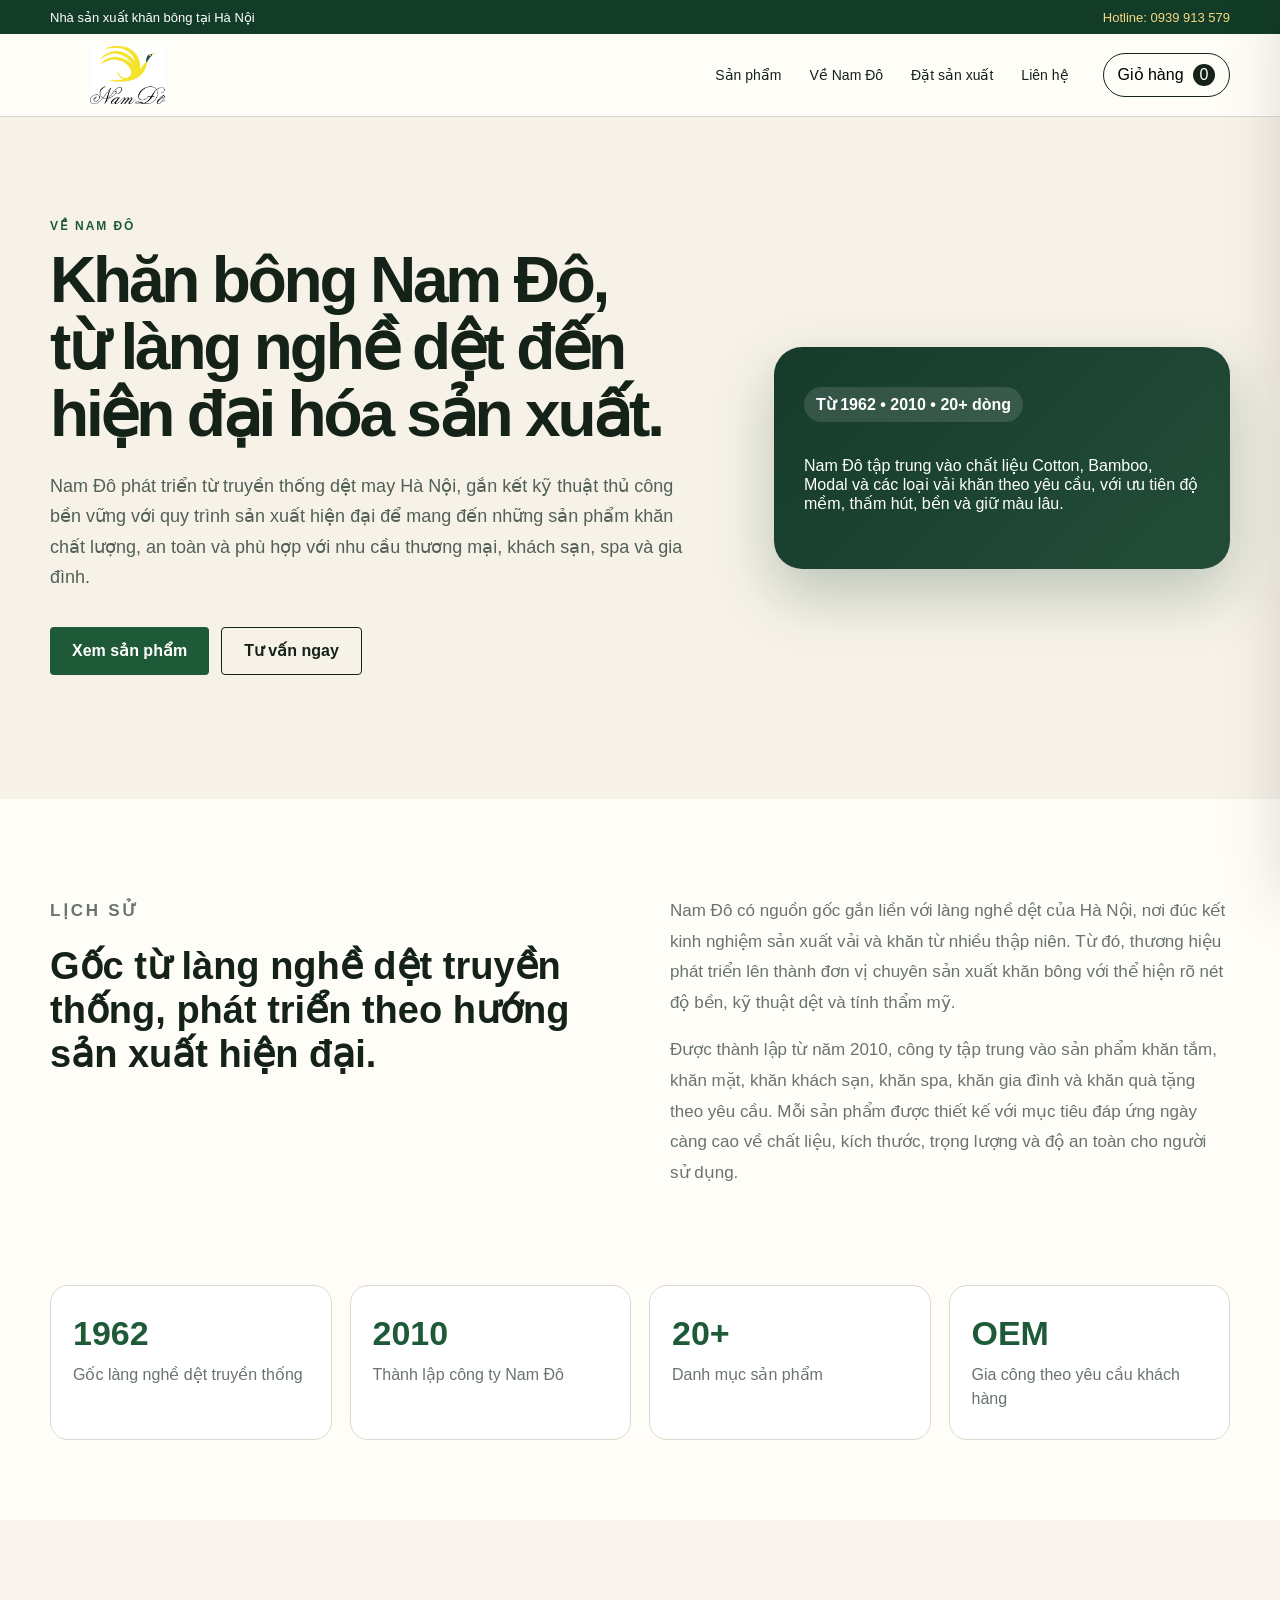
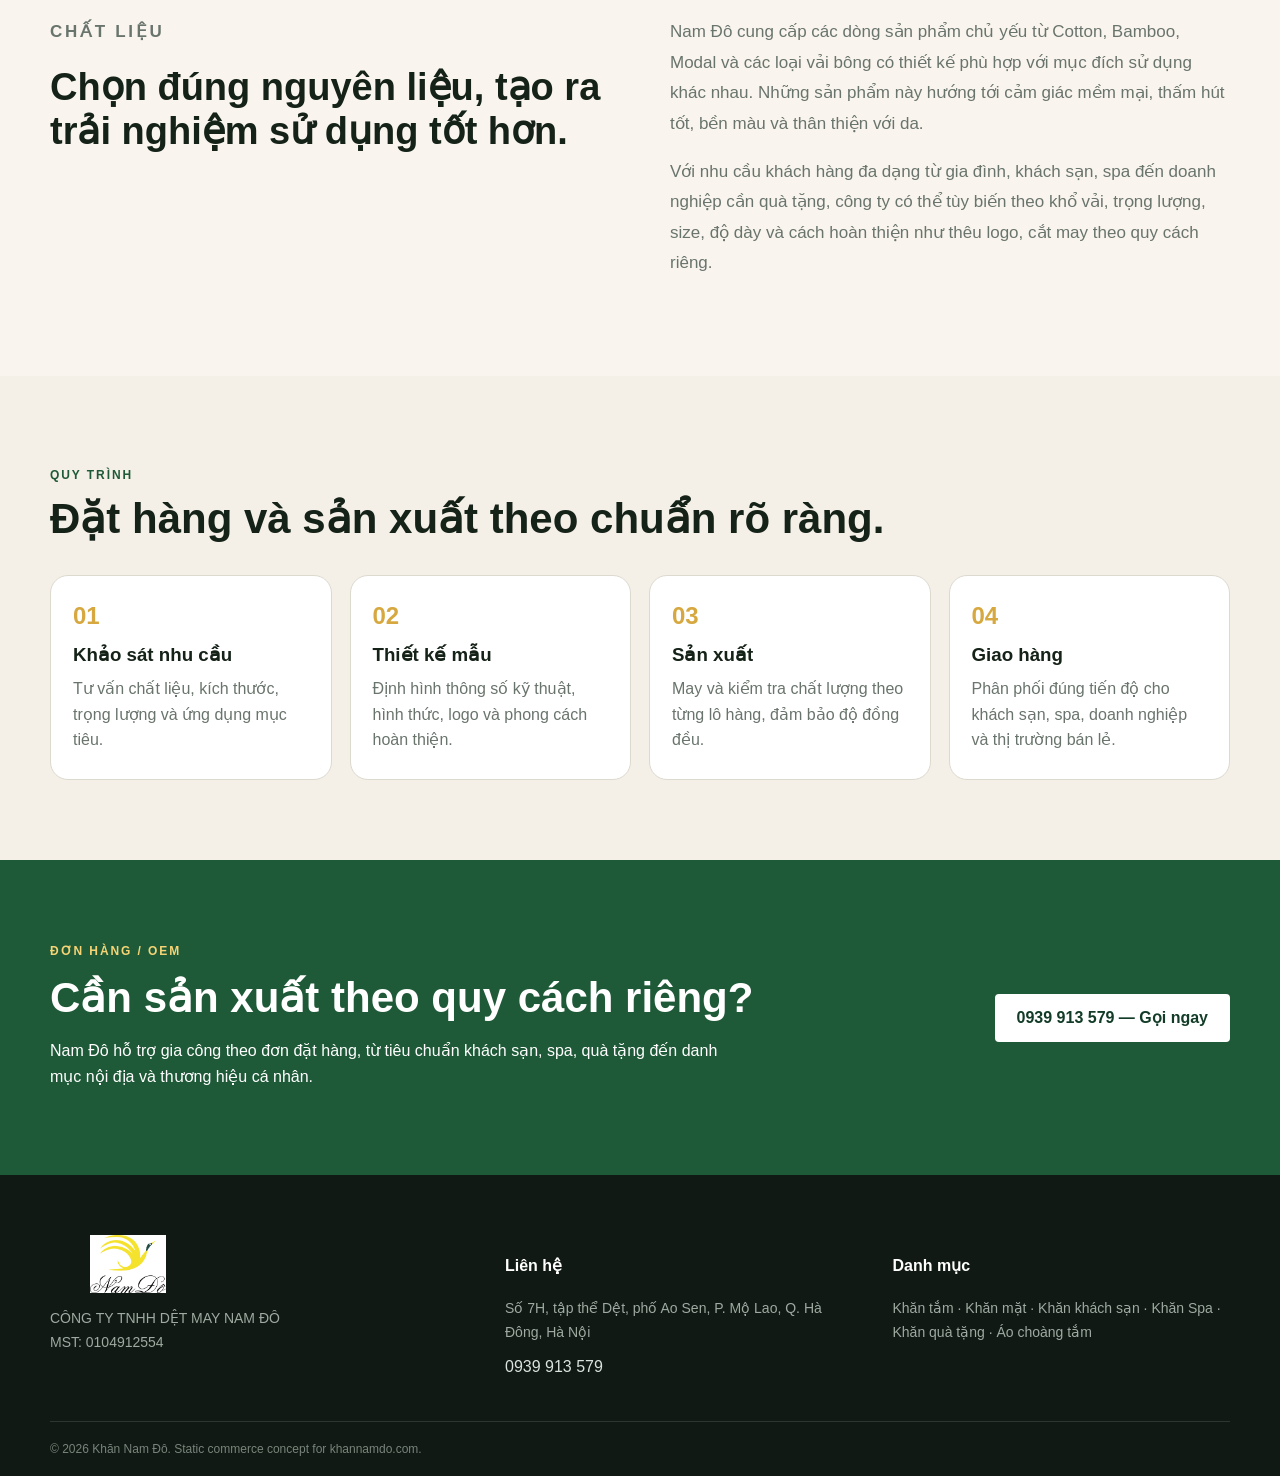
==== about.html @ a209a023 "ok" ====
<!doctype html>
<html lang="vi">
<head>
  <meta charset="utf-8">
  <meta name="viewport" content="width=device-width,initial-scale=1">
  <meta name="robots" content="index,follow,max-image-preview:large,max-snippet:-1,max-video-preview:-1">
  <meta name="author" content="Khăn Nam Đô">
  <meta name="description" content="Tìm hiểu về Nam Đô - nhà sản xuất khăn bông, khăn khách sạn, khăn spa và khăn OEM theo yêu cầu tại Hà Nội.">
  <meta name="keywords" content="về Nam Đô, nhà máy khăn bông Hà Nội, khăn khách sạn Nam Đô, gia công khăn OEM, công ty khăn Nam Đô">
  <meta name="theme-color" content="#1f5a38">
  <link rel="canonical" href="https://khannamdo.com/about.html">
  <meta property="og:type" content="website">
  <meta property="og:title" content="Về Nam Đô | Nhà sản xuất khăn bông tại Hà Nội">
  <meta property="og:description" content="Nam Đô phát triển từ làng nghề dệt truyền thống và hiện đại hóa quy trình sản xuất khăn bông, khăn khách sạn, spa và OEM.">
  <meta property="og:url" content="https://khannamdo.com/about.html">
  <meta property="og:image" content="https://muachunghaiphong.com/assets/shops/2018_02/combo-3-khan-mat-bong-nam-do-cao-cap-hang-xuat-nhat-1m4g3-4nmxas_simg_d0daf0_800x1200_max.jpg">
  <meta property="og:locale" content="vi_VN">
  <meta name="twitter:card" content="summary_large_image">
  <meta name="twitter:title" content="Về Nam Đô | Khăn bông & khăn theo yêu cầu">
  <meta name="twitter:description" content="Thông tin về Nam Đô, lịch sử, quy trình sản xuất và chất liệu khăn tại Hà Nội.">
  <meta name="twitter:image" content="https://muachunghaiphong.com/assets/shops/2018_02/combo-3-khan-mat-bong-nam-do-cao-cap-hang-xuat-nhat-1m4g3-4nmxas_simg_d0daf0_800x1200_max.jpg">
  <title>Về Nam Đô | Nhà sản xuất khăn bông, spa và OEM tại Hà Nội</title>
  <link rel="stylesheet" href="styles.css">
  <script type="application/ld+json">
  {
    "@context": "https://schema.org",
    "@type": "Organization",
    "name": "Khăn Nam Đô",
    "url": "https://khannamdo.com/",
    "logo": "https://muachunghaiphong.com/assets/shops/2018_02/combo-3-khan-mat-bong-nam-do-cao-cap-hang-xuat-nhat-1m4g3-4nmxas_simg_d0daf0_800x1200_max.jpg",
    "description": "Công ty chuyên sản xuất khăn bông, khăn khách sạn, khăn spa và gia công khăn theo yêu cầu tại Hà Nội.",
    "telephone": "+84939913579",
    "address": {
      "@type": "PostalAddress",
      "streetAddress": "Số 7H, tập thể Dệt, phố Ao Sen, P. Mộ Lao, Q. Hà Đông",
      "addressLocality": "Hà Nội",
      "addressCountry": "VN"
    }
  }
  </script>
</head>
<body>
<header class="topbar"><div class="container topbar-inner"><span>Nhà sản xuất khăn bông tại Hà Nội</span><a href="tel:0939913579">Hotline: 0939 913 579</a></div></header>
<nav class="nav">
  <div class="container nav-inner">
    <a class="brand" href="index.html"><span class="brand-logo"><img src="image.png" alt="Khăn Nam Đô"></span></a>
    <button class="menu-btn" aria-label="Mở menu">☰</button>
    <div class="nav-links"><a href="products.html">Sản phẩm</a><a href="about.html">Về Nam Đô</a><a href="index.html#service">Đặt sản xuất</a><a href="index.html#contact">Liên hệ</a></div>
    <button class="cart-btn" aria-label="Giỏ hàng">Giỏ hàng <span id="cartCount">0</span></button>
  </div>
</nav>

<main>
<section class="about-hero">
  <div class="container about-hero-inner">
    <div>
      <p class="kicker">VỀ NAM ĐÔ</p>
      <h1>Khăn bông Nam Đô, từ làng nghề dệt đến hiện đại hóa sản xuất.</h1>
      <p class="lead">Nam Đô phát triển từ truyền thống dệt may Hà Nội, gắn kết kỹ thuật thủ công bền vững với quy trình sản xuất hiện đại để mang đến những sản phẩm khăn chất lượng, an toàn và phù hợp với nhu cầu thương mại, khách sạn, spa và gia đình.</p>
      <div class="hero-actions"><a class="btn primary" href="index.html#products">Xem sản phẩm</a><a class="btn ghost" href="tel:0939913579">Tư vấn ngay</a></div>
    </div>
    <div class="about-hero-visual">
      <div class="about-badge">Từ 1962 • 2010 • 20+ dòng</div>
      <p>Nam Đô tập trung vào chất liệu Cotton, Bamboo, Modal và các loại vải khăn theo yêu cầu, với ưu tiên độ mềm, thấm hút, bền và giữ màu lâu.</p>
    </div>
  </div>
</section>

<section class="about-section">
  <div class="container about-grid">
    <div>
      <p class="kicker">LỊCH SỬ</p>
      <h2>Gốc từ làng nghề dệt truyền thống, phát triển theo hướng sản xuất hiện đại.</h2>
    </div>
    <div>
      <p>Nam Đô có nguồn gốc gắn liền với làng nghề dệt của Hà Nội, nơi đúc kết kinh nghiệm sản xuất vải và khăn từ nhiều thập niên. Từ đó, thương hiệu phát triển lên thành đơn vị chuyên sản xuất khăn bông với thể hiện rõ nét độ bền, kỹ thuật dệt và tính thẩm mỹ.</p>
      <p>Được thành lập từ năm 2010, công ty tập trung vào sản phẩm khăn tắm, khăn mặt, khăn khách sạn, khăn spa, khăn gia đình và khăn quà tặng theo yêu cầu. Mỗi sản phẩm được thiết kế với mục tiêu đáp ứng ngày càng cao về chất liệu, kích thước, trọng lượng và độ an toàn cho người sử dụng.</p>
    </div>
  </div>
</section>

<section class="facts">
  <div class="container facts-grid">
    <article class="fact-card">
      <strong>1962</strong>
      <span>Gốc làng nghề dệt truyền thống</span>
    </article>
    <article class="fact-card">
      <strong>2010</strong>
      <span>Thành lập công ty Nam Đô</span>
    </article>
    <article class="fact-card">
      <strong>20+</strong>
      <span>Danh mục sản phẩm</span>
    </article>
    <article class="fact-card">
      <strong>OEM</strong>
      <span>Gia công theo yêu cầu khách hàng</span>
    </article>
  </div>
</section>

<section class="about-section alt">
  <div class="container about-grid">
    <div>
      <p class="kicker">CHẤT LIỆU</p>
      <h2>Chọn đúng nguyên liệu, tạo ra trải nghiệm sử dụng tốt hơn.</h2>
    </div>
    <div>
      <p>Nam Đô cung cấp các dòng sản phẩm chủ yếu từ Cotton, Bamboo, Modal và các loại vải bông có thiết kế phù hợp với mục đích sử dụng khác nhau. Những sản phẩm này hướng tới cảm giác mềm mại, thấm hút tốt, bền màu và thân thiện với da.</p>
      <p>Với nhu cầu khách hàng đa dạng từ gia đình, khách sạn, spa đến doanh nghiệp cần quà tặng, công ty có thể tùy biến theo khổ vải, trọng lượng, size, độ dày và cách hoàn thiện như thêu logo, cắt may theo quy cách riêng.</p>
    </div>
  </div>
</section>

<section class="process">
  <div class="container">
    <div class="section-head narrow"><div><p class="kicker">QUY TRÌNH</p><h2>Đặt hàng và sản xuất theo chuẩn rõ ràng.</h2></div></div>
    <div class="process-grid">
      <div class="process-card"><span>01</span><h3>Khảo sát nhu cầu</h3><p>Tư vấn chất liệu, kích thước, trọng lượng và ứng dụng mục tiêu.</p></div>
      <div class="process-card"><span>02</span><h3>Thiết kế mẫu</h3><p>Định hình thông số kỹ thuật, hình thức, logo và phong cách hoàn thiện.</p></div>
      <div class="process-card"><span>03</span><h3>Sản xuất</h3><p>May và kiểm tra chất lượng theo từng lô hàng, đảm bảo độ đồng đều.</p></div>
      <div class="process-card"><span>04</span><h3>Giao hàng</h3><p>Phân phối đúng tiến độ cho khách sạn, spa, doanh nghiệp và thị trường bán lẻ.</p></div>
    </div>
  </div>
</section>

<section class="cta">
  <div class="container cta-inner"><div><p class="kicker">ĐƠN HÀNG / OEM</p><h2>Cần sản xuất theo quy cách riêng?</h2><p>Nam Đô hỗ trợ gia công theo đơn đặt hàng, từ tiêu chuẩn khách sạn, spa, quà tặng đến danh mục nội địa và thương hiệu cá nhân.</p></div><a class="btn light" href="tel:0939913579">0939 913 579 — Gọi ngay</a></div>
</section>
</main>

<footer id="contact"><div class="container footer-grid">
 <div><a class="brand footer-brand" href="index.html"><span class="brand-logo"><img src="image.png" alt="Khăn Nam Đô"></span></a><p>CÔNG TY TNHH DỆT MAY NAM ĐÔ<br>MST: 0104912554</p></div>
 <div><h4>Liên hệ</h4><p>Số 7H, tập thể Dệt, phố Ao Sen, P. Mộ Lao, Q. Hà Đông, Hà Nội</p><a href="tel:0939913579">0939 913 579</a></div>
 <div><h4>Danh mục</h4><p>Khăn tắm · Khăn mặt · Khăn khách sạn · Khăn Spa · Khăn quà tặng · Áo choàng tắm</p></div>
</div><div class="container copyright">© 2026 Khăn Nam Đô. Static commerce concept for khannamdo.com.</div></footer>

<aside class="cart-drawer" id="cartDrawer"><div class="cart-head"><b>Sản phẩm đã chọn</b><button id="closeCart">×</button></div><div id="cartItems" class="cart-items"><p>Chưa có sản phẩm.</p></div><a class="btn primary full" href="tel:0939913579">Gọi đặt hàng</a></aside>
<div class="overlay" id="overlay"></div>
<script src="app.js"></script>
</body>
</html>
---- styles.css ----
:root{--ink:#152218;--green:#1f5a38;--deep:#123c27;--cream:#f6f2e8;--paper:#fffdf8;--line:#dcd9cf;--muted:#69746c;--gold:#d6a83f}
*{box-sizing:border-box}html{scroll-behavior:smooth}body{margin:0;font-family:'Segoe UI','Tahoma','Arial',sans-serif;color:var(--ink);background:var(--paper)}a{color:inherit;text-decoration:none}button{font:inherit}.container{width:min(1180px,calc(100% - 40px));margin:auto}
.topbar{background:var(--deep);color:#fff;font-size:13px}.topbar-inner{height:34px;display:flex;align-items:center;justify-content:space-between}.topbar a{color:#f6d782}
.nav{position:sticky;top:0;z-index:20;background:rgba(255,253,248,.95);backdrop-filter:blur(12px);border-bottom:1px solid var(--line)}.nav-inner{height:82px;display:flex;align-items:center;gap:34px}.brand{display:flex;align-items:center;gap:10px;font-size:14px;letter-spacing:.08em}.brand-logo{display:block;width:156px;height:58px;overflow:hidden}.brand-logo img{display:block;width:100%;height:100%;object-fit:contain;object-position:center}.brand small{display:block;font-size:9px;color:var(--muted);margin-top:4px}.nav-links{display:flex;gap:28px;margin-left:auto;font-size:14px}.nav-links a:hover{color:var(--green)}.cart-btn{border:1px solid var(--ink);background:transparent;border-radius:999px;padding:10px 14px;cursor:pointer}.cart-btn span{display:inline-grid;place-items:center;width:22px;height:22px;border-radius:50%;background:var(--ink);color:#fff;margin-left:5px}.menu-btn{display:none;background:none;border:0;font-size:24px}
.hero{background:var(--cream);overflow:hidden}.hero-grid{min-height:680px;display:grid;grid-template-columns:1.05fr .95fr;align-items:center;gap:70px}.kicker,.eyebrow{font-size:12px;letter-spacing:.16em;font-weight:800;color:var(--green);font-family:'Segoe UI','Tahoma','Arial',sans-serif}h1{font-family:'Trebuchet MS','Segoe UI','Tahoma','Arial',sans-serif;font-size:clamp(54px,7vw,92px);line-height:.93;margin:20px 0 26px;letter-spacing:-.05em;font-weight:800;text-wrap:balance}h1 em{color:var(--green);font-weight:700;font-style:normal}.lead{font-size:18px;line-height:1.7;color:#526057;max-width:650px}.hero-actions{display:flex;gap:12px;margin:34px 0}.btn{display:inline-flex;align-items:center;justify-content:center;min-height:48px;padding:0 22px;border-radius:4px;font-weight:700}.primary{background:var(--green);color:#fff}.ghost{border:1px solid var(--ink)}.light{background:#fff;color:var(--deep)}.full{width:100%}.stats{display:flex;gap:36px;border-top:1px solid #ccc8bc;padding-top:24px}.stats div{display:flex;flex-direction:column;gap:4px}.stats b{font-size:22px}.stats span{font-size:12px;color:var(--muted)}.hero-visual{position:relative}.hero-visual img{width:100%;height:530px;object-fit:cover;border-radius:220px 220px 12px 12px;box-shadow:0 30px 70px #314c3930}.floating-card{position:absolute;left:-35px;bottom:35px;background:#fff;padding:18px 20px;box-shadow:0 15px 40px #0002;display:flex;flex-direction:column;gap:5px}.floating-card span{font-size:12px;color:var(--muted)}
.categories{display:grid;grid-template-columns:repeat(4,1fr);border:1px solid var(--line);margin-top:40px;margin-bottom:40px}.categories a{padding:25px;border-right:1px solid var(--line);font-weight:700;display:flex;justify-content:space-between}.categories a:last-child{border:0}.categories a:hover{background:var(--green);color:#fff}
.products-section{padding:70px 0 100px}.section-head{display:flex;align-items:end;justify-content:space-between;margin-bottom:30px}.section-head h2,.story h2,.cta h2,.about-hero h1,.about-section h2{font-family:'Trebuchet MS','Segoe UI','Tahoma','Arial',sans-serif;font-size:42px;margin:8px 0;font-weight:800}.filters{display:flex;gap:8px}.filter{border:1px solid var(--line);background:#fff;padding:10px 14px;border-radius:999px;cursor:pointer}.filter.active{background:var(--ink);color:#fff}.product-grid{display:grid;grid-template-columns:repeat(4,1fr);gap:18px}.product-card{border:1px solid var(--line);background:#fff;transition:.2s}.product-card:hover{transform:translateY(-4px);box-shadow:0 16px 40px #17241b12}.product-media{height:270px;position:relative;overflow:hidden;background:#eee}.product-media img{width:100%;height:100%;object-fit:cover;transition:.35s}.product-card:hover img{transform:scale(1.04)}.badge{position:absolute;top:12px;left:12px;background:#fff;padding:7px 9px;font-size:11px}.product-body{padding:18px}.eyebrow{margin:0 0 8px}.product-body h3{font-size:16px;min-height:42px;margin:0 0 18px}.product-bottom{display:flex;align-items:center;justify-content:space-between}.add-btn{border:0;background:var(--cream);padding:8px 10px;cursor:pointer}.add-btn:hover{background:var(--green);color:#fff}
.story{background:var(--deep);color:#fff;padding:95px 0}.story-grid{display:grid;grid-template-columns:1fr 1fr;gap:80px}.story .kicker{color:#f2cf73}.story p{line-height:1.8;color:#d8e2db}.about-hero{background:var(--cream);padding:90px 0}.about-hero-inner{display:grid;grid-template-columns:1.2fr .8fr;gap:40px;align-items:center}.about-hero h1{font-size:clamp(44px,5vw,70px);line-height:1.05;margin:14px 0 22px}.about-hero-visual{background:linear-gradient(135deg,#163b2b,#234d39);color:#fff;border-radius:28px;padding:40px 30px;box-shadow:0 25px 60px rgba(18,60,39,.25)}.about-badge{display:inline-block;padding:8px 12px;border-radius:999px;background:rgba(255,255,255,.12);margin-bottom:18px;font-weight:700}.about-section{padding:80px 0}.about-section.alt{background:#f9f5ee}.about-grid{display:grid;grid-template-columns:1fr 1fr;gap:60px}.about-section h2{font-size:38px}.about-section p{font-size:17px;line-height:1.8;color:var(--muted)}.facts{padding:0 0 80px}.facts-grid{display:grid;grid-template-columns:repeat(4,1fr);gap:18px}.fact-card{padding:28px 22px;border:1px solid var(--line);background:#fff;border-radius:18px}.fact-card strong{display:block;font-size:34px;color:var(--green);margin-bottom:10px}.fact-card span{color:var(--muted);line-height:1.5}.process{padding:80px 0;background:#f4efe7}.process-grid{display:grid;grid-template-columns:repeat(4,1fr);gap:18px;margin-top:24px}.process-card{padding:26px 22px;border:1px solid var(--line);background:#fff;border-radius:18px}.process-card span{display:inline-block;color:var(--gold);font-weight:800;font-size:24px;margin-bottom:14px}.process-card h3{margin:0 0 10px}.process-card p{margin:0;color:var(--muted);line-height:1.6}.products-page-hero{background:var(--cream);padding:90px 0 60px}.products-page-hero h1{font-family:'Trebuchet MS','Segoe UI','Tahoma','Arial',sans-serif;font-size:clamp(42px,5vw,64px);line-height:1.05;letter-spacing:-.04em;margin:12px 0 16px}.product-tabs-section{padding:18px 0 26px}.product-tabs-wrap{display:flex;gap:12px;flex-wrap:wrap;justify-content:center;padding:8px 0}.product-tab{border:1px solid rgba(21,34,24,.15);background:linear-gradient(180deg,#fff,#f9f7f2);color:var(--ink);padding:13px 22px;border-radius:999px;cursor:pointer;font-weight:800;letter-spacing:.01em;transition:all .22s ease;box-shadow:0 2px 10px rgba(21,34,24,.04)}.product-tab:hover{transform:translateY(-1px);border-color:rgba(31,90,56,.35);box-shadow:0 8px 18px rgba(21,34,24,.08)}.product-tab.is-active{background:linear-gradient(135deg,var(--green),#2a6a44);color:#fff;border-color:var(--green);box-shadow:0 12px 28px rgba(31,90,56,.25)}.products-page-list{padding:40px 0 80px}.category-block{margin-bottom:54px}.category-header{display:flex;flex-direction:column;gap:8px;margin:0 0 22px}.category-header h2{font-family:'Trebuchet MS','Segoe UI','Tahoma','Arial',sans-serif;font-size:clamp(28px,3vw,38px);margin:0}.category-subnav{display:flex;flex-wrap:wrap;gap:10px;margin-top:8px}.subcat-chip{display:inline-flex;align-items:center;padding:7px 12px;border-radius:999px;background:#f5f3ee;border:1px solid var(--line);font-size:13px;color:var(--muted);font-weight:600}.large-grid{grid-template-columns:repeat(3,1fr)}.category-grid{display:grid;grid-template-columns:repeat(5,1fr);gap:20px;margin:40px 0}.category-card{display:block;padding:28px;border:1px solid var(--line);border-radius:12px;background:#fff;transition:all .25s ease;text-decoration:none;color:inherit}.category-card:hover{transform:translateY(-6px);border-color:var(--green);box-shadow:0 16px 40px rgba(31,90,56,.15)}.category-card-icon{font-size:48px;margin-bottom:12px}.category-card h3{font-size:20px;margin:12px 0 8px;font-weight:800;color:var(--ink)}.category-card p{font-size:14px;color:var(--muted);line-height:1.5;margin:0 0 14px}.category-cta{display:inline-block;color:var(--green);font-weight:700;font-size:13px;transition:.2s}.section-head.narrow{margin-bottom:10px}.service{padding:80px 0}.service-grid{display:grid;grid-template-columns:repeat(3,1fr);gap:18px}.service-card{padding:32px;border:1px solid var(--line);min-height:220px}.service-card span{color:var(--gold);font-family:Georgia,serif;font-size:34px}.service-card h3{font-size:22px}.service-card p{color:var(--muted);line-height:1.6}.cta{background:var(--green);color:#fff;padding:70px 0}.cta-inner{display:flex;align-items:center;justify-content:space-between;gap:30px}.cta .kicker{color:#f5d476}.cta p{max-width:700px;line-height:1.6}
footer{background:#101913;color:#dce3de;padding:60px 0 20px}.footer-grid{display:grid;grid-template-columns:1.2fr 1fr 1fr;gap:50px}.footer-brand{color:#fff}.footer-grid p{color:#9eaaa2;line-height:1.7;font-size:14px}.footer-grid h4{color:#fff}.copyright{border-top:1px solid #2c372f;margin-top:45px;padding-top:20px;color:#78847c;font-size:12px}
.cart-drawer{position:fixed;z-index:40;right:-420px;top:0;width:min(400px,92vw);height:100vh;background:#fff;padding:25px;transition:.3s;box-shadow:-20px 0 60px #0002}.cart-drawer.open{right:0}.cart-head{display:flex;justify-content:space-between;align-items:center;font-size:20px;border-bottom:1px solid var(--line);padding-bottom:18px}.cart-head button{border:0;background:none;font-size:30px;cursor:pointer}.cart-items{min-height:calc(100vh - 180px);padding:20px 0}.cart-item{padding:12px 0;border-bottom:1px solid var(--line);font-size:14px}.overlay{display:none;position:fixed;z-index:30;inset:0;background:#0007}.overlay.show{display:block}
@media(max-width:900px){.nav-links{display:none}.menu-btn{display:block;margin-left:auto}.nav-inner{gap:12px}.hero-grid{grid-template-columns:1fr;padding:70px 0}.hero-visual{max-width:600px}.categories{grid-template-columns:1fr 1fr}.product-grid{grid-template-columns:repeat(2,1fr)}.story-grid{grid-template-columns:1fr;gap:20px}.about-hero-inner,.about-grid{grid-template-columns:1fr}.facts-grid{grid-template-columns:repeat(2,1fr)}.process-grid{grid-template-columns:repeat(2,1fr)}.large-grid{grid-template-columns:1fr 1fr}.service-grid{grid-template-columns:1fr}.cta-inner{align-items:flex-start;flex-direction:column}.footer-grid{grid-template-columns:1fr 1fr}.category-grid{grid-template-columns:repeat(2,1fr)}}
@media(max-width:560px){.container{width:min(100% - 28px,1180px)}.topbar-inner span{display:none}.topbar-inner{justify-content:center}.brand small{display:none}.brand-logo{width:128px;height:48px}.hero-grid{min-height:auto;gap:35px;padding:50px 0}.hero-visual img{height:390px}.floating-card{left:10px;bottom:15px}.stats{gap:18px;overflow:auto}.categories{grid-template-columns:1fr;margin-top:20px}.categories a{border-right:0;border-bottom:1px solid var(--line)}.section-head{align-items:flex-start;flex-direction:column;gap:18px}.filters{overflow:auto;width:100%}.product-grid{grid-template-columns:1fr 1fr;gap:8px}.large-grid{grid-template-columns:1fr}.product-media{height:190px}.product-body{padding:12px}.product-bottom{align-items:flex-start;flex-direction:column;gap:10px}.section-head h2,.story h2,.cta h2,.about-section h2,.about-hero h1,.products-page-hero h1{font-size:34px}.facts-grid,.process-grid{grid-template-columns:1fr}.footer-grid{grid-template-columns:1fr}.category-grid{grid-template-columns:1fr}}
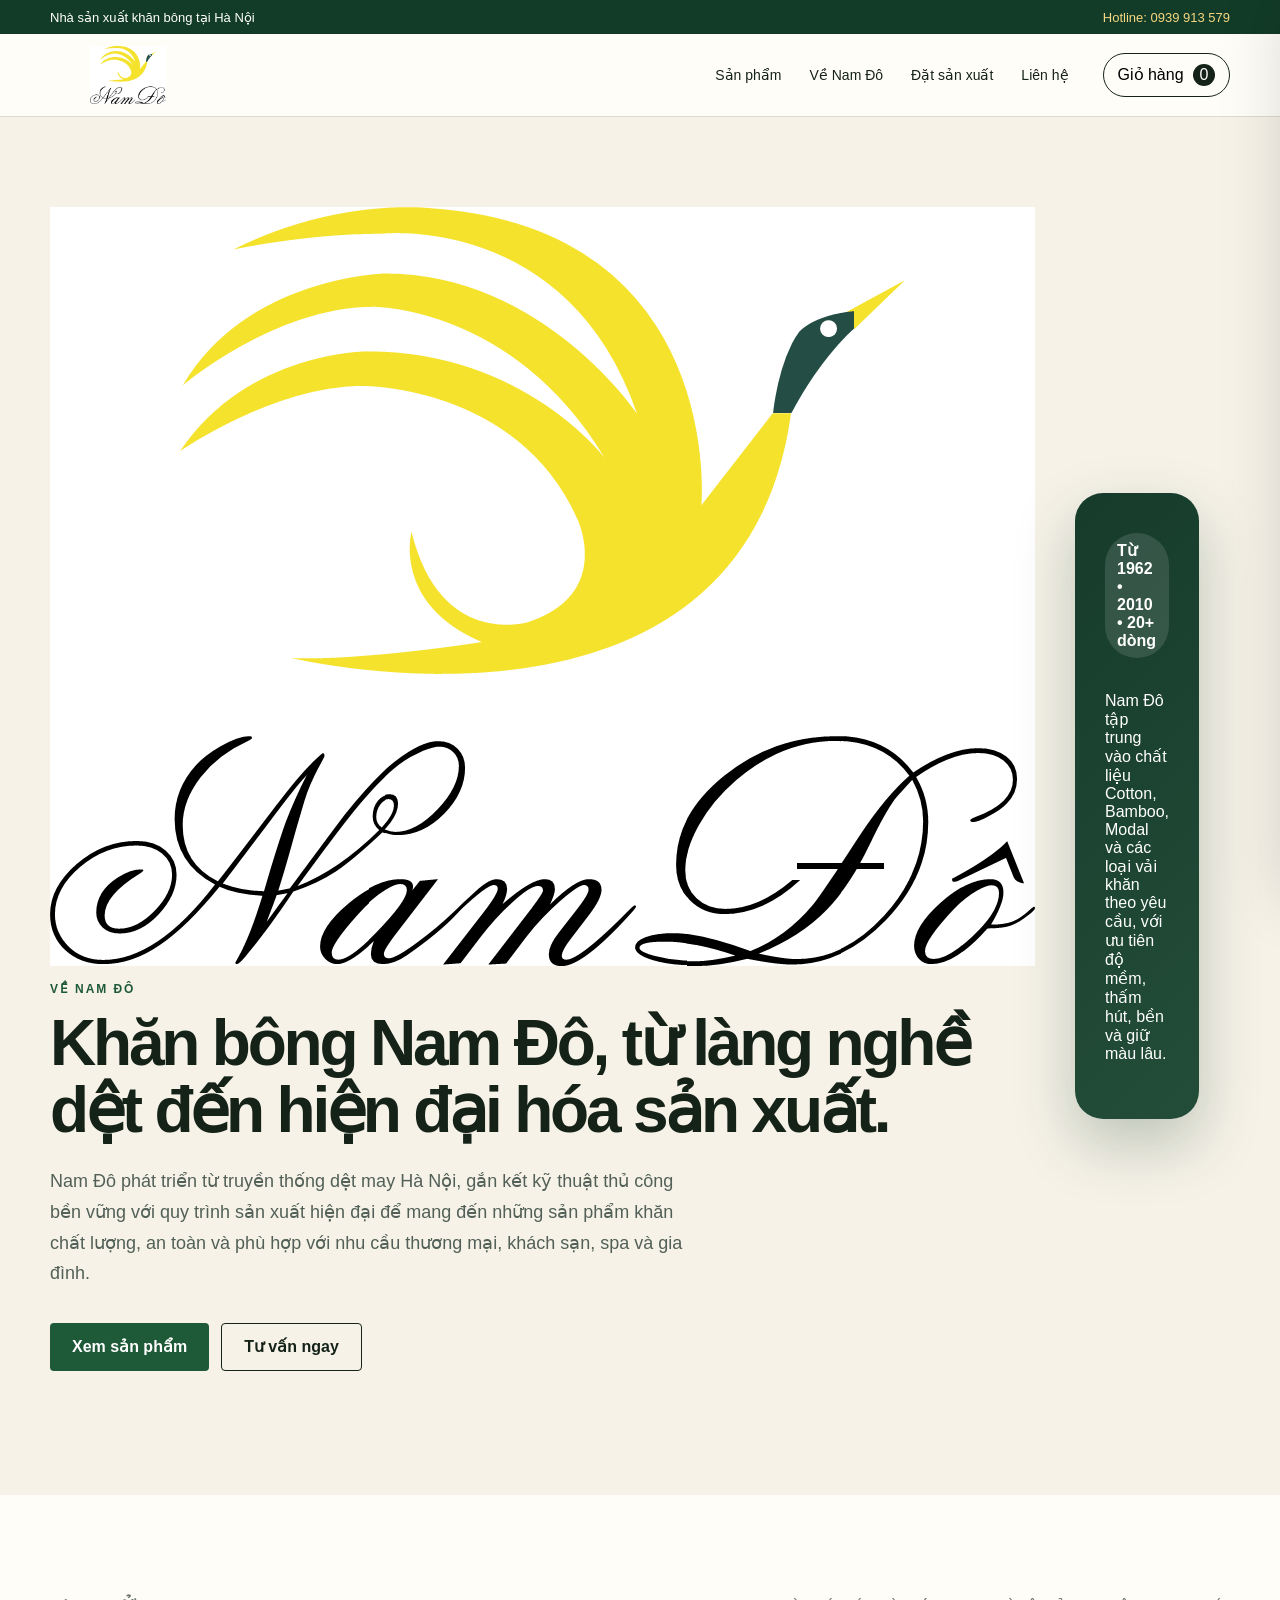
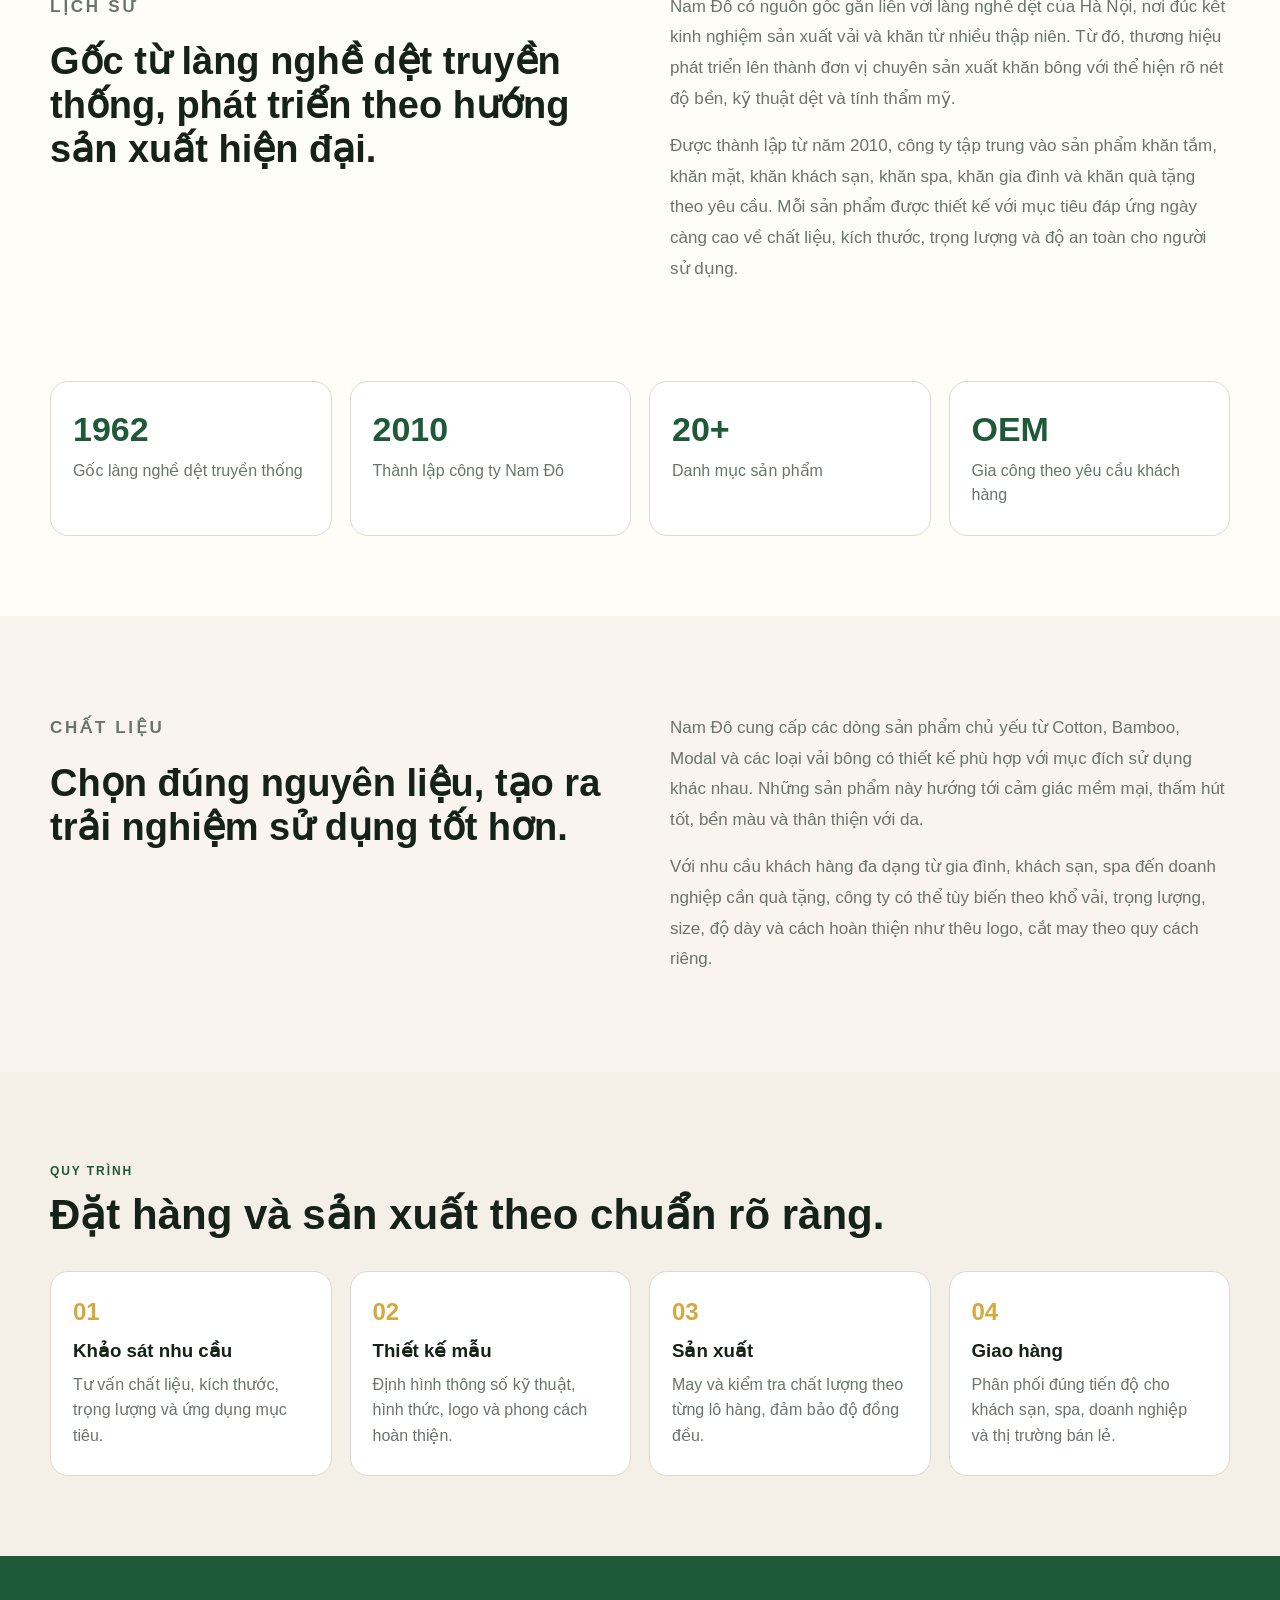
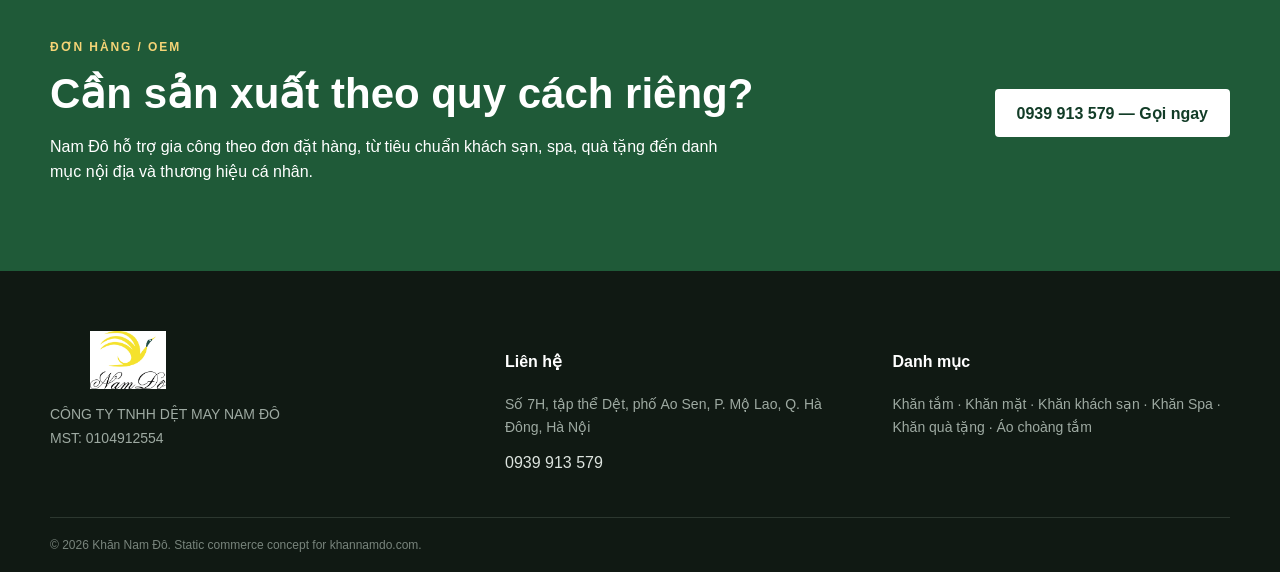
==== commit 1abb3a30: "ok" ====
--- a/about.html
+++ b/about.html
@@ -54,6 +54,7 @@
 <section class="about-hero">
   <div class="container about-hero-inner">
     <div>
+      <img class="page-title-logo" src="image.png" alt="Logo Khăn Nam Đô">
       <p class="kicker">VỀ NAM ĐÔ</p>
       <h1>Khăn bông Nam Đô, từ làng nghề dệt đến hiện đại hóa sản xuất.</h1>
       <p class="lead">Nam Đô phát triển từ truyền thống dệt may Hà Nội, gắn kết kỹ thuật thủ công bền vững với quy trình sản xuất hiện đại để mang đến những sản phẩm khăn chất lượng, an toàn và phù hợp với nhu cầu thương mại, khách sạn, spa và gia đình.</p>
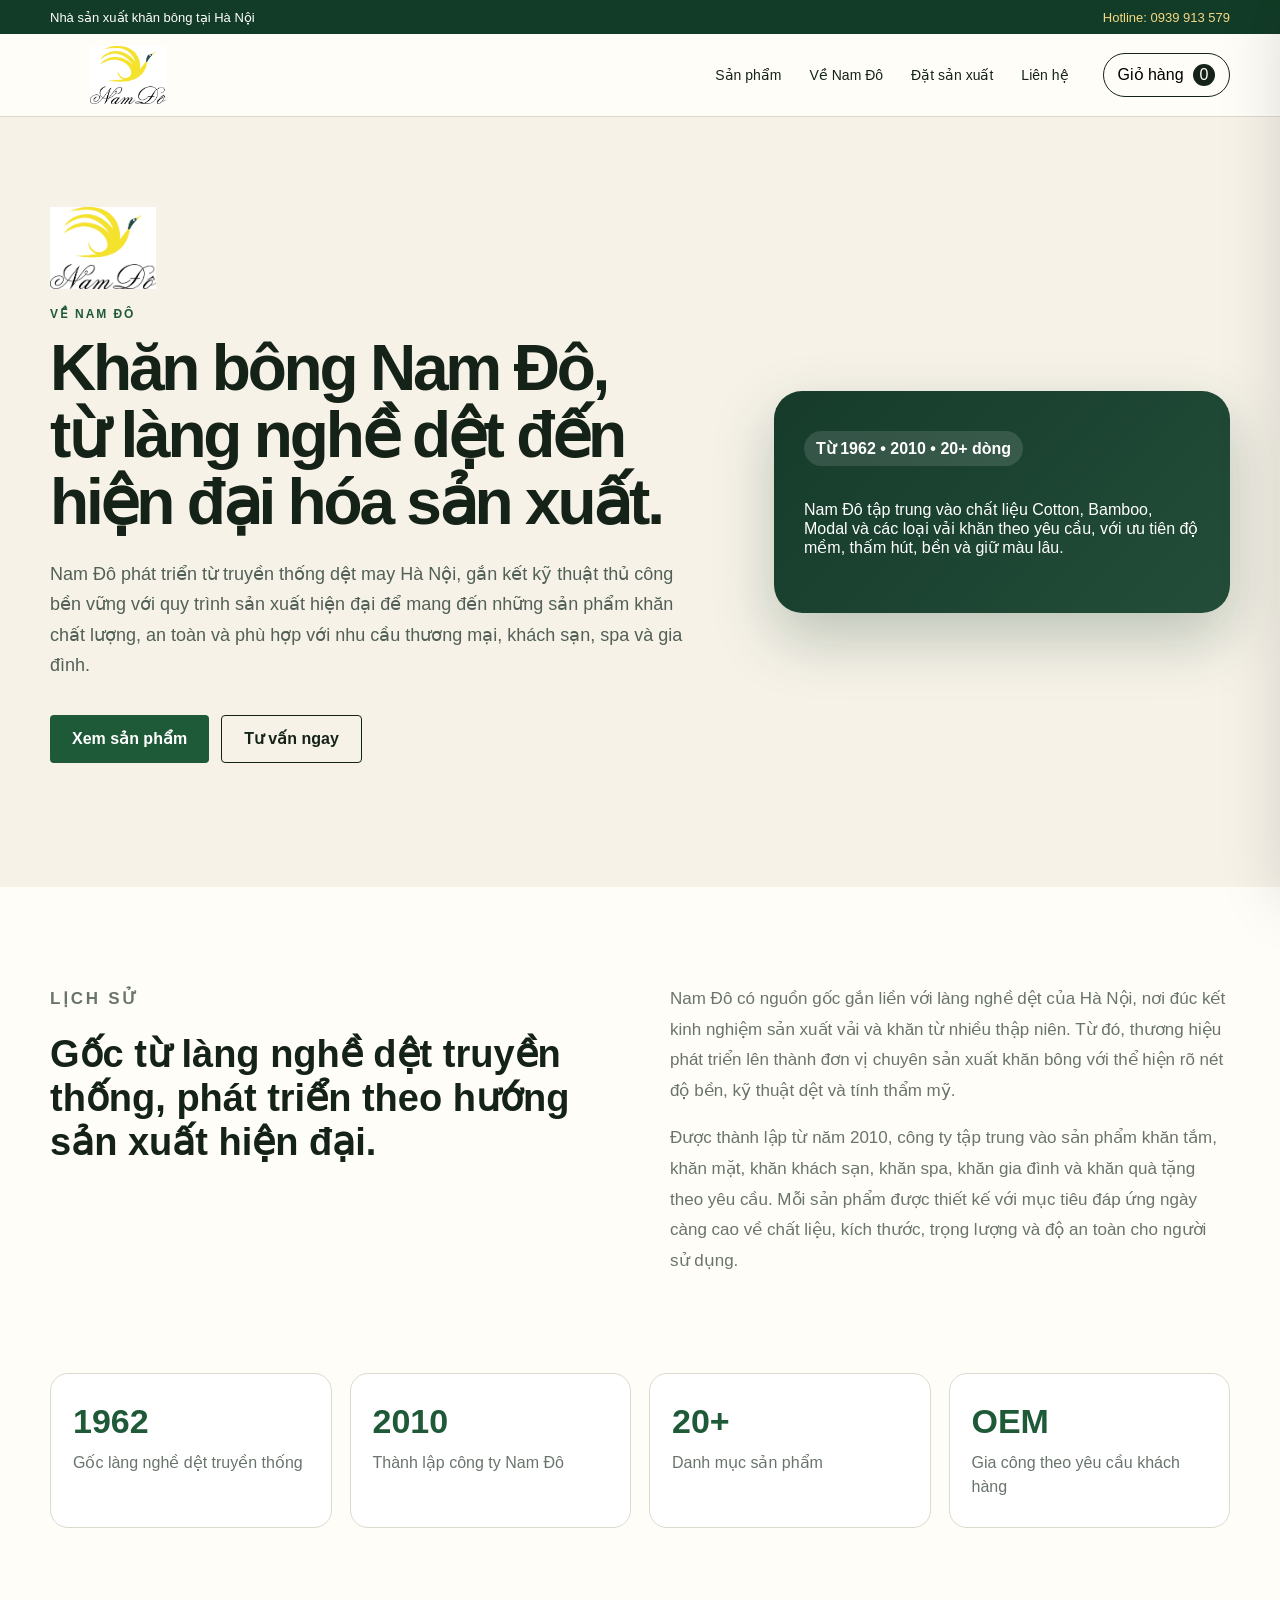
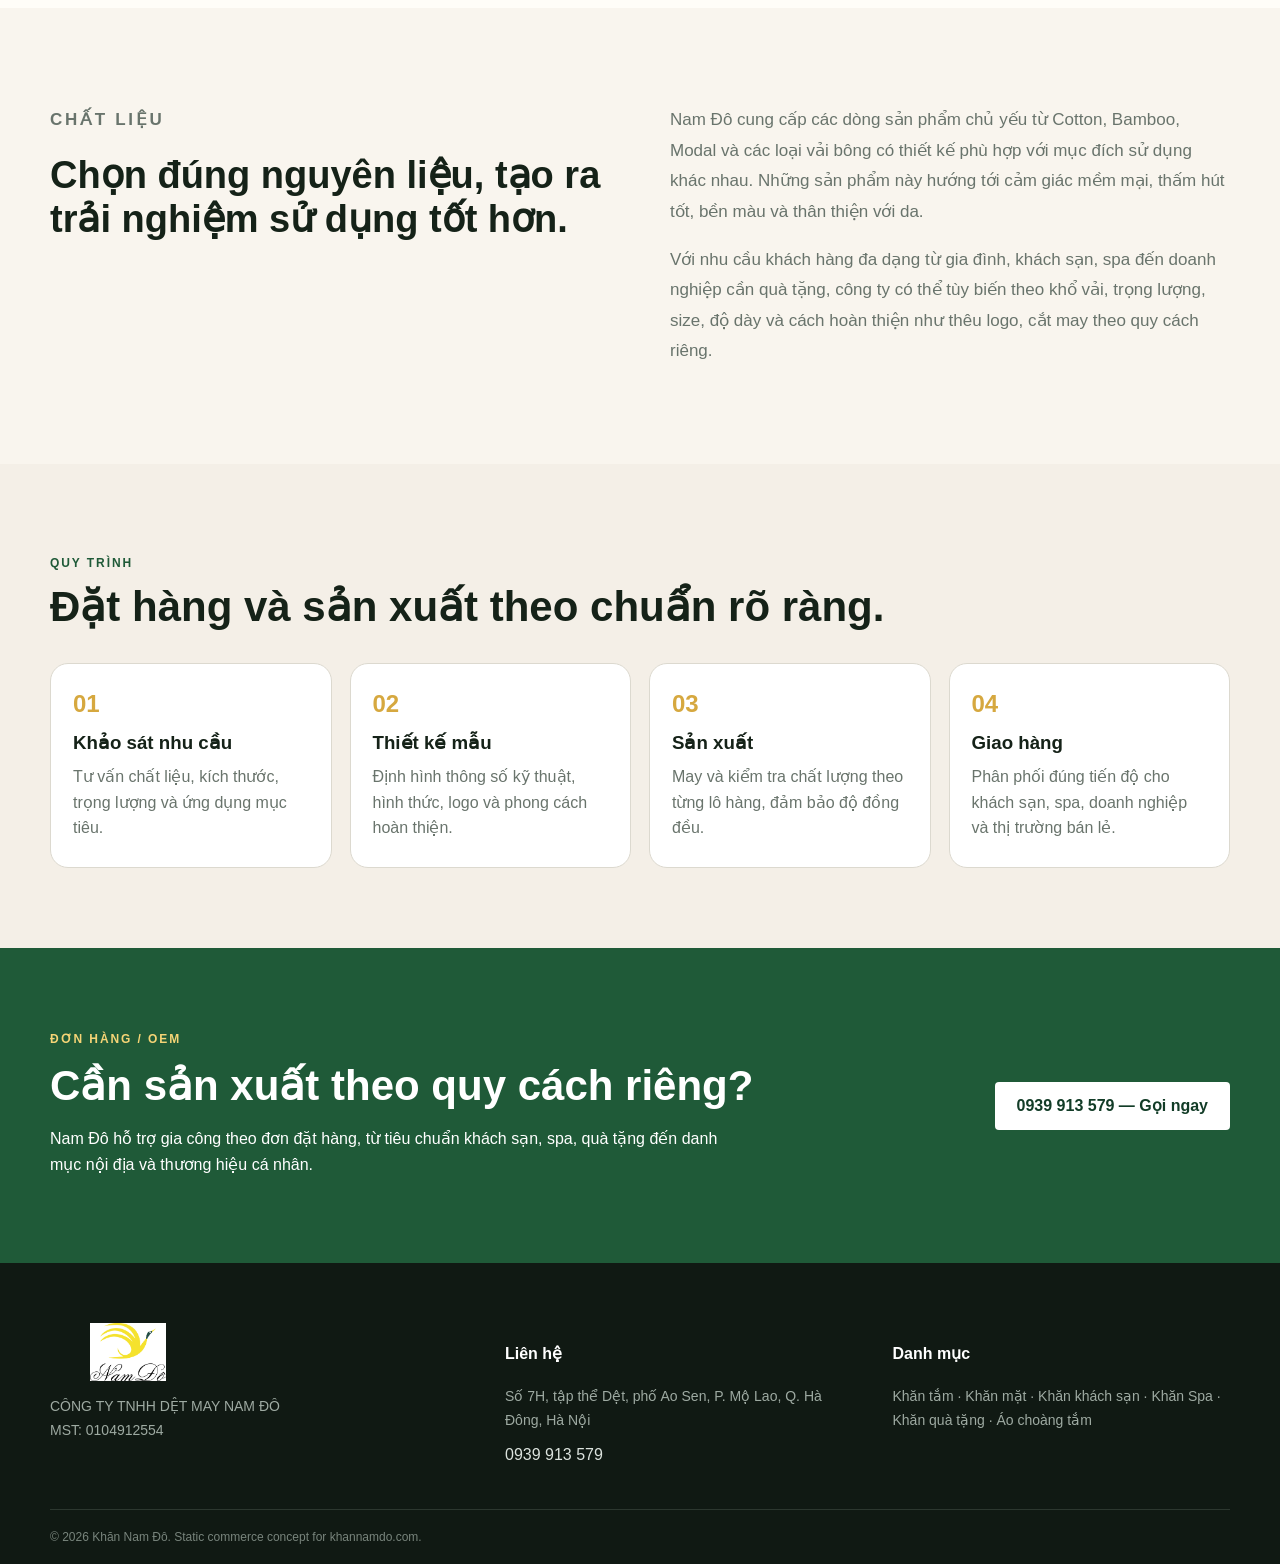
==== commit 642f03a2: "ok" ====
--- a/about.html
+++ b/about.html
@@ -54,7 +54,7 @@
 <section class="about-hero">
   <div class="container about-hero-inner">
     <div>
-      <img class="page-title-logo" src="image.png" alt="Logo Khăn Nam Đô">
+      <img class="page-title-logo" src="image.png" alt="Logo Khăn Nam Đô" style="display:block;width:min(260px,55vw);height:82px;object-fit:contain;object-position:left center;margin:0 0 18px">
       <p class="kicker">VỀ NAM ĐÔ</p>
       <h1>Khăn bông Nam Đô, từ làng nghề dệt đến hiện đại hóa sản xuất.</h1>
       <p class="lead">Nam Đô phát triển từ truyền thống dệt may Hà Nội, gắn kết kỹ thuật thủ công bền vững với quy trình sản xuất hiện đại để mang đến những sản phẩm khăn chất lượng, an toàn và phù hợp với nhu cầu thương mại, khách sạn, spa và gia đình.</p>
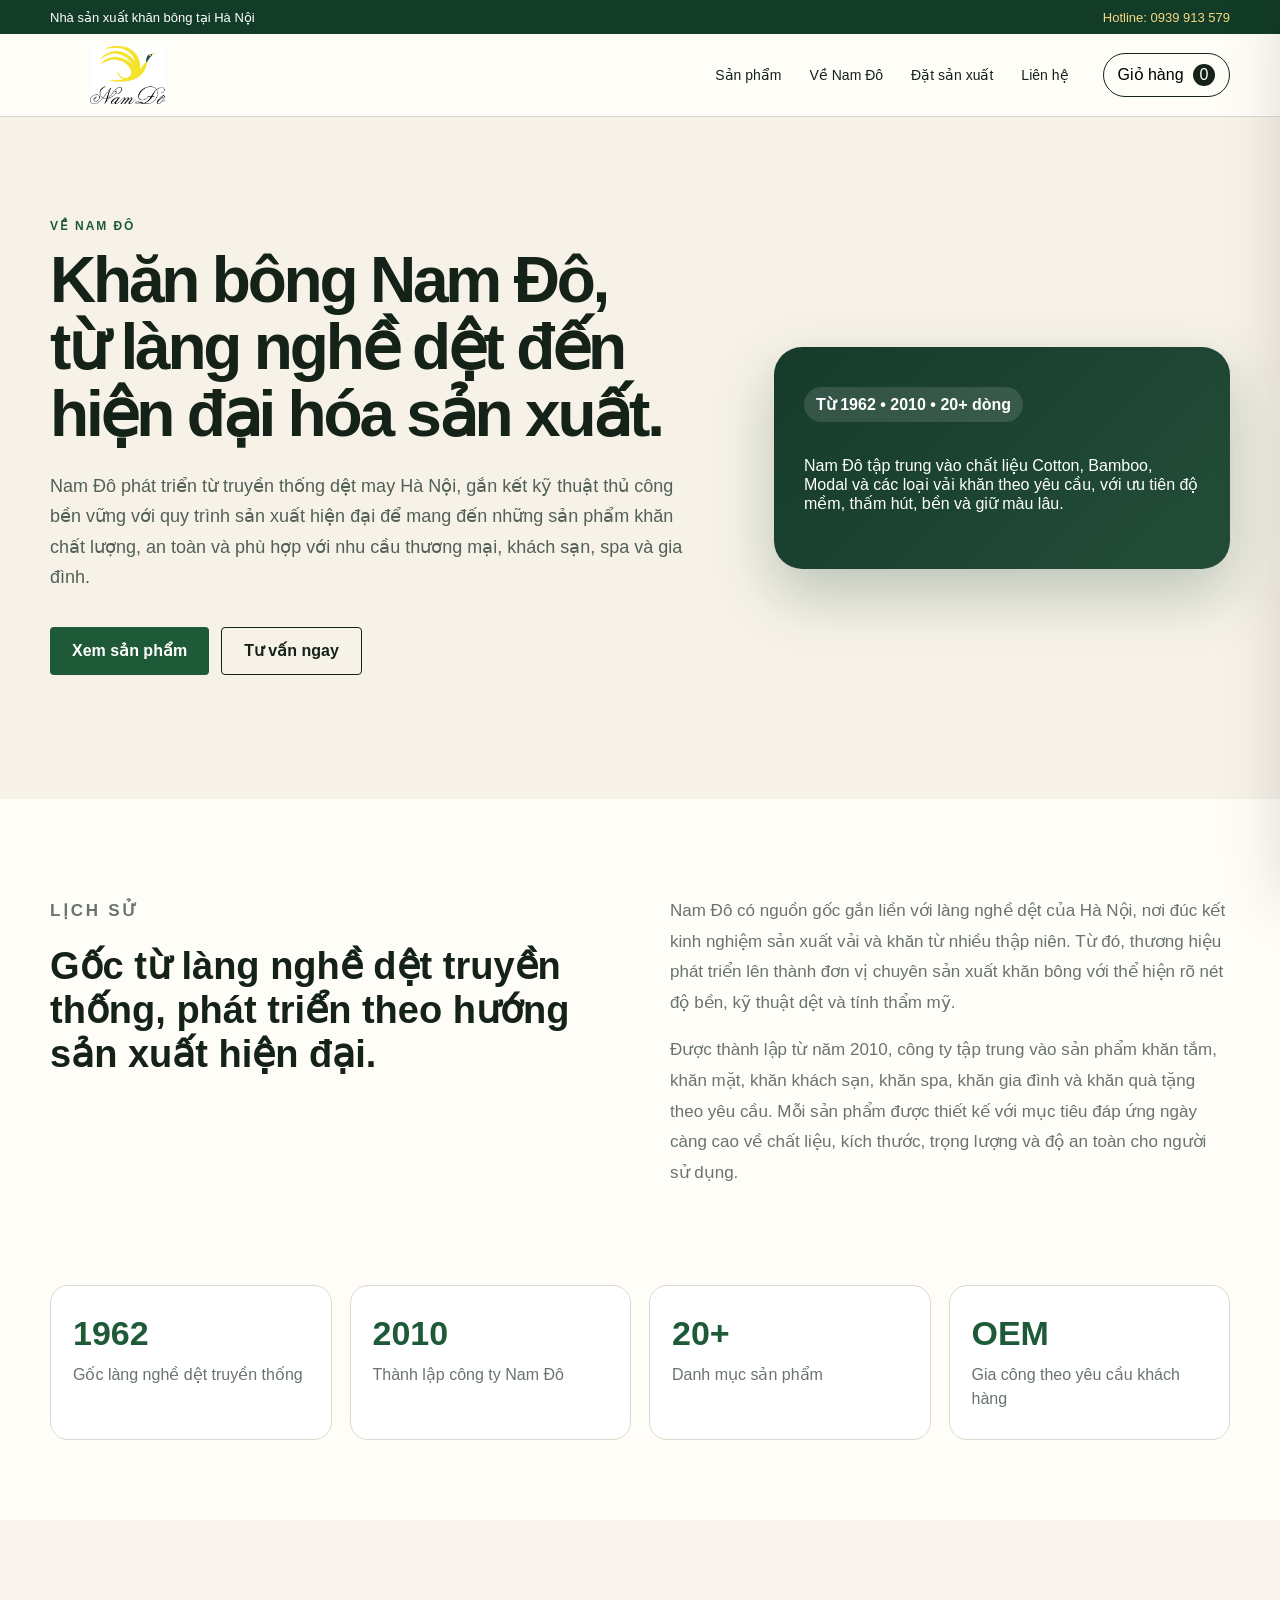
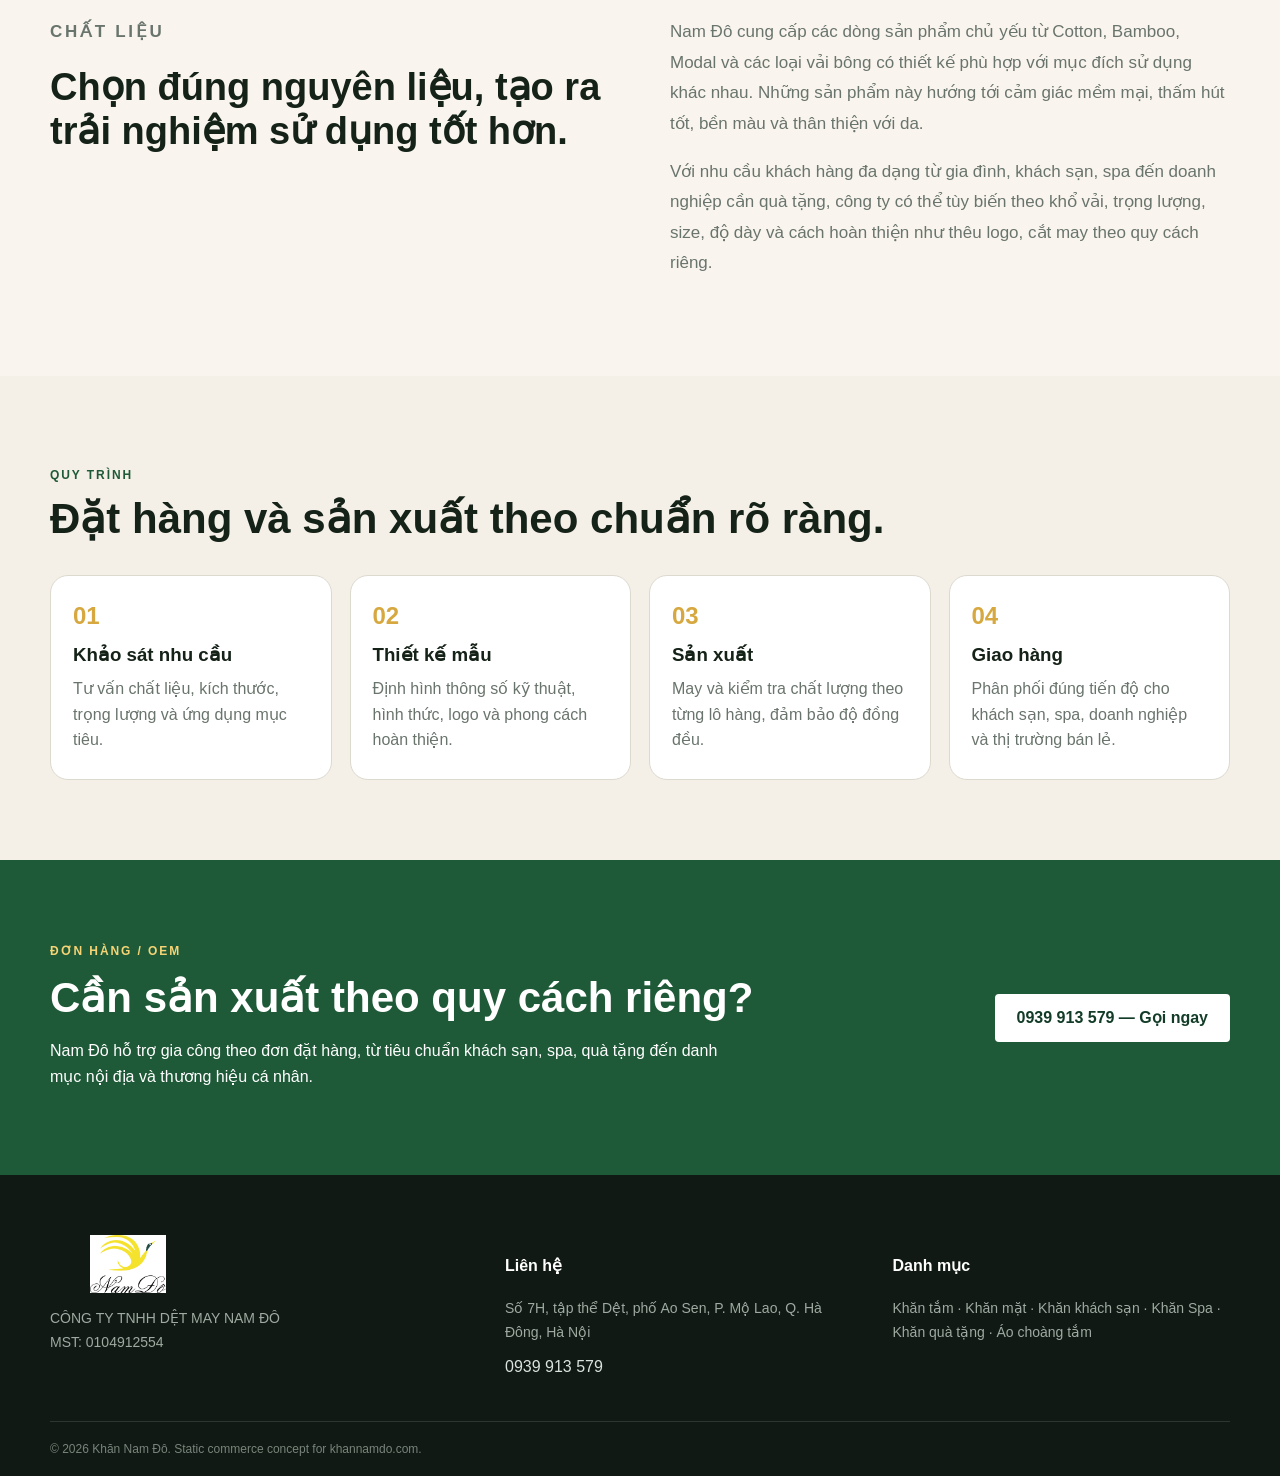
==== commit d9d1b50d: "ok" ====
--- a/about.html
+++ b/about.html
@@ -54,7 +54,6 @@
 <section class="about-hero">
   <div class="container about-hero-inner">
     <div>
-      <img class="page-title-logo" src="image.png" alt="Logo Khăn Nam Đô" style="display:block;width:min(260px,55vw);height:82px;object-fit:contain;object-position:left center;margin:0 0 18px">
       <p class="kicker">VỀ NAM ĐÔ</p>
       <h1>Khăn bông Nam Đô, từ làng nghề dệt đến hiện đại hóa sản xuất.</h1>
       <p class="lead">Nam Đô phát triển từ truyền thống dệt may Hà Nội, gắn kết kỹ thuật thủ công bền vững với quy trình sản xuất hiện đại để mang đến những sản phẩm khăn chất lượng, an toàn và phù hợp với nhu cầu thương mại, khách sạn, spa và gia đình.</p>
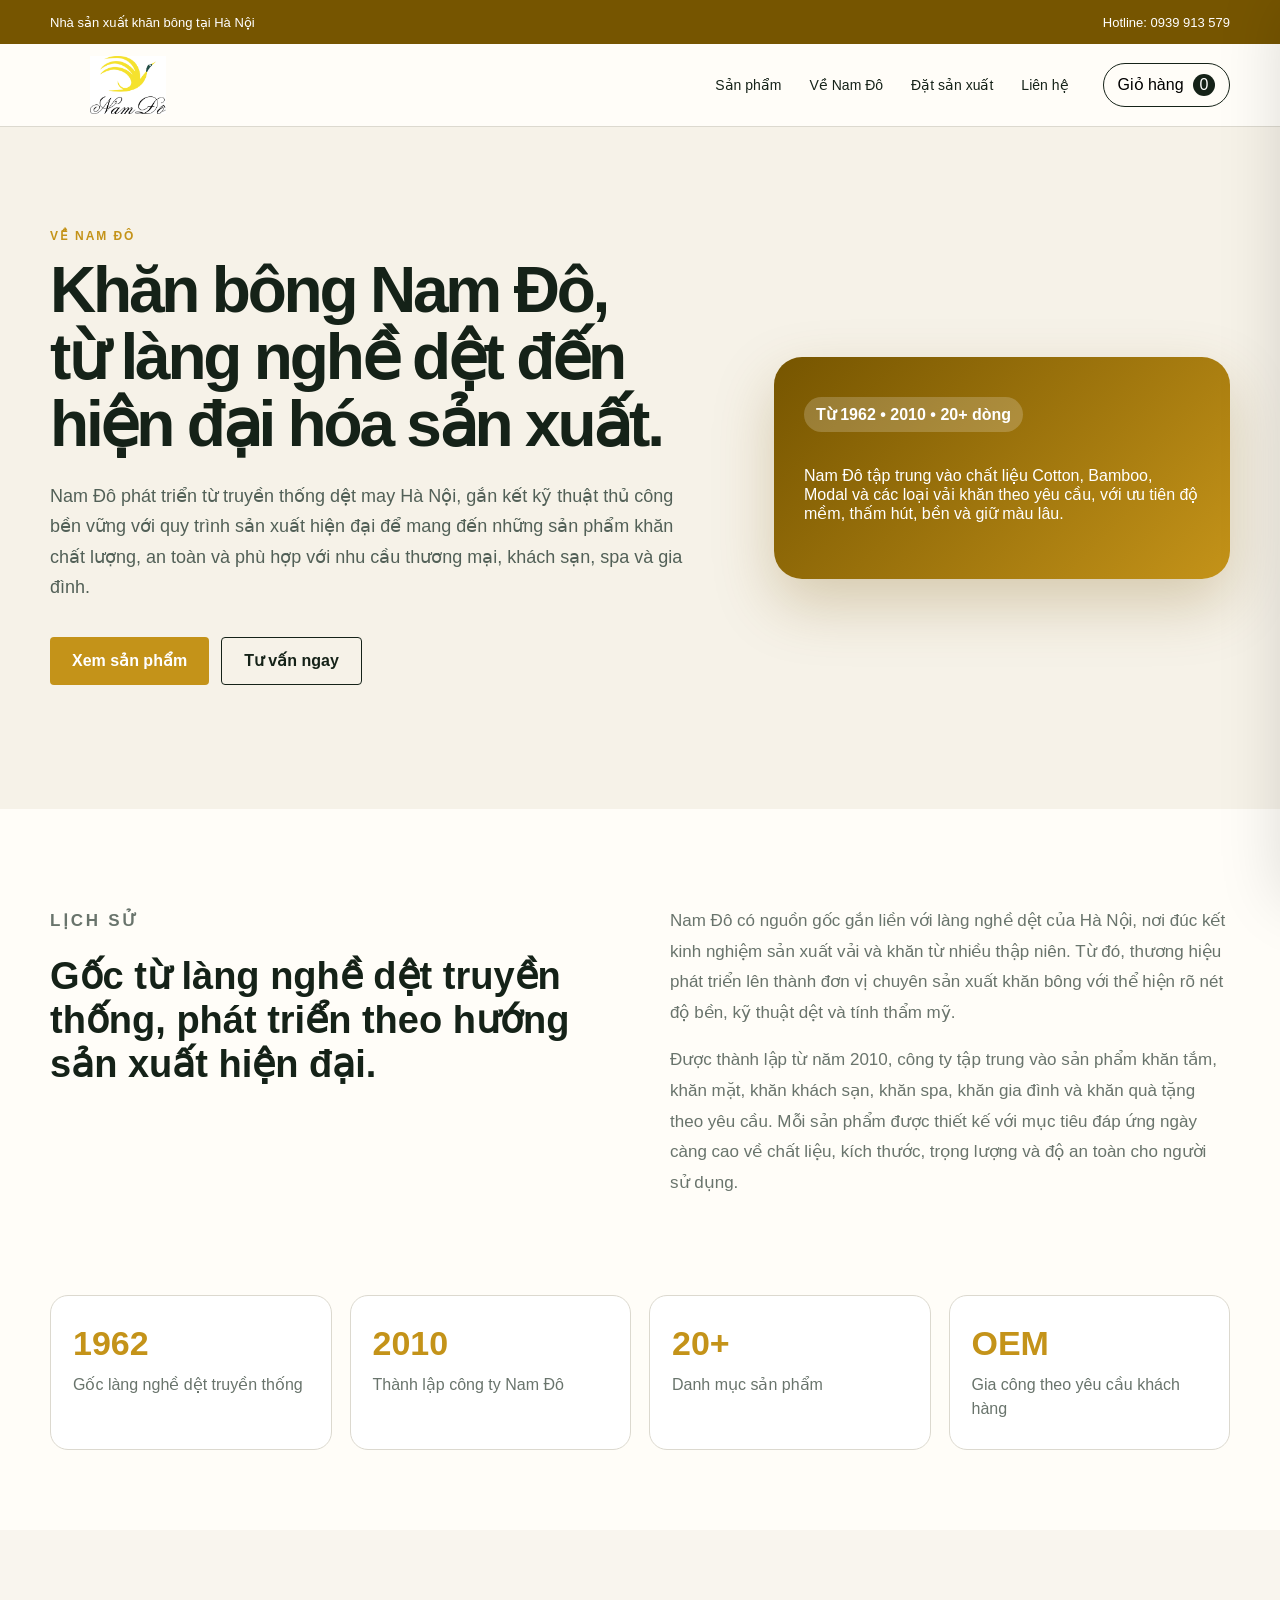
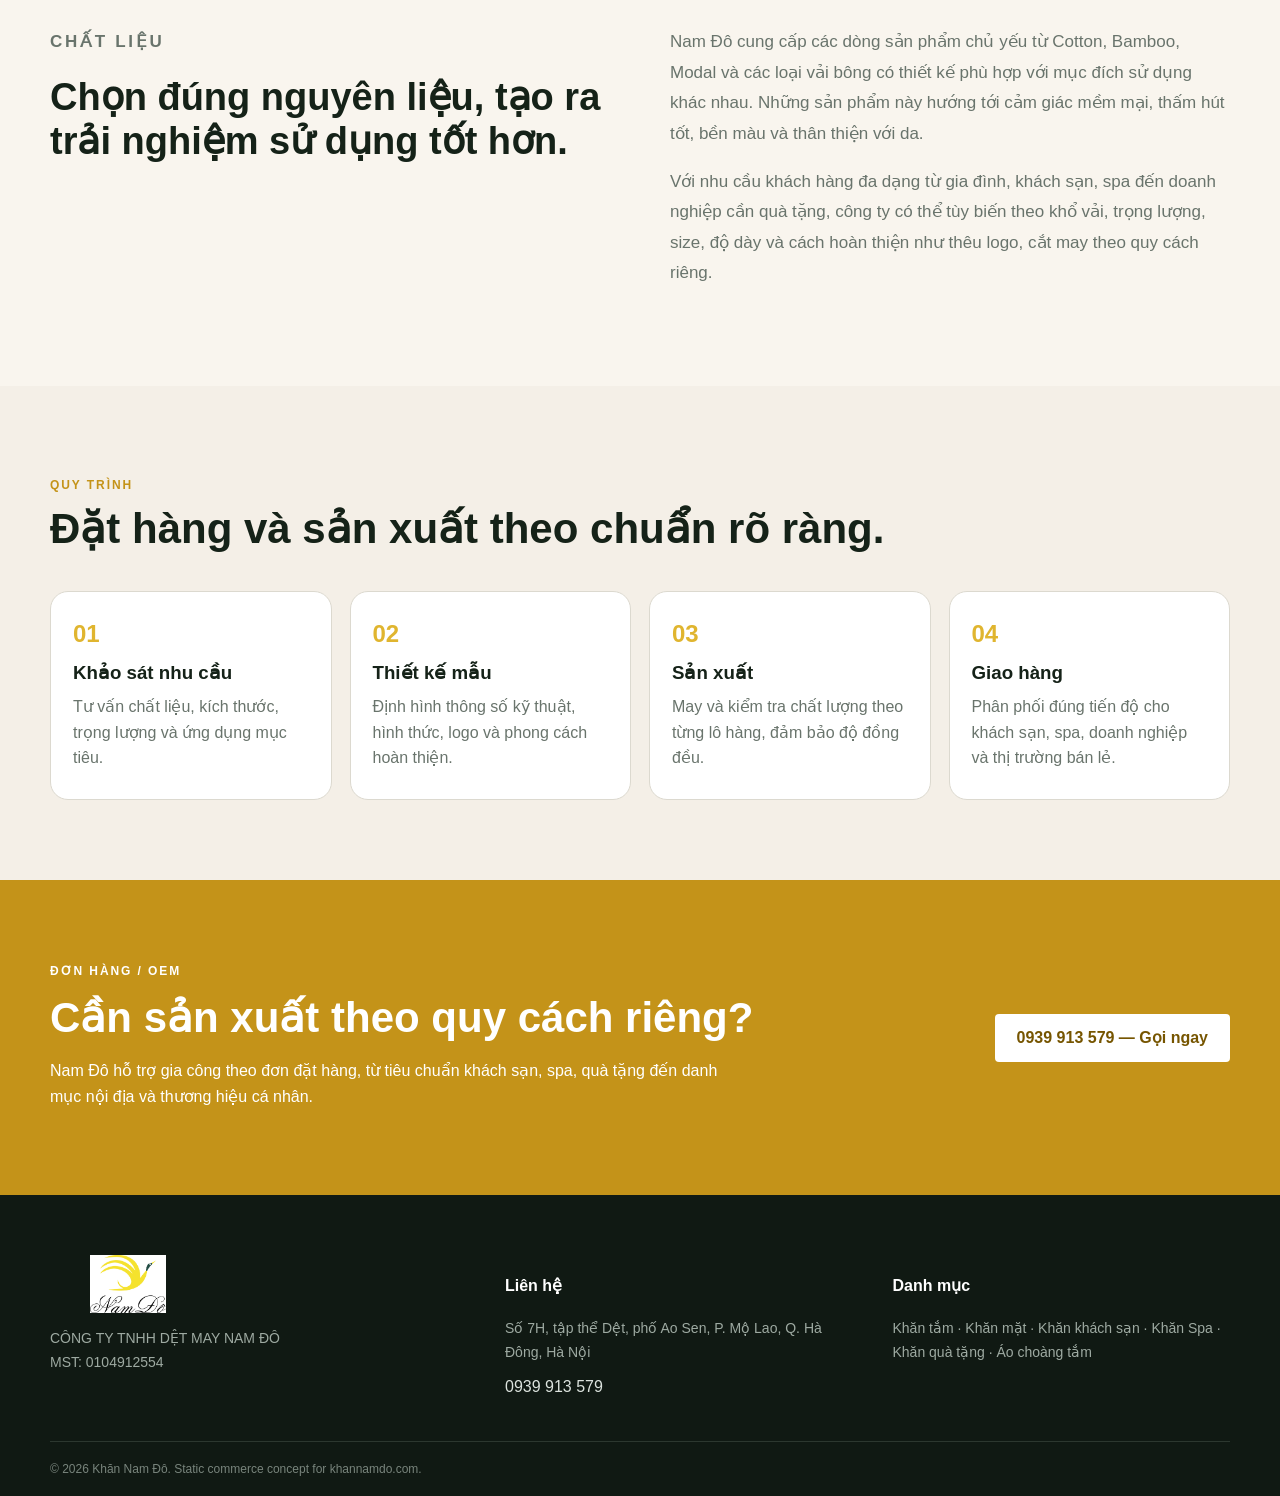
==== commit 7751aa98: "ok" ====
--- a/about.html
+++ b/about.html
@@ -7,7 +7,7 @@
   <meta name="author" content="Khăn Nam Đô">
   <meta name="description" content="Tìm hiểu về Nam Đô - nhà sản xuất khăn bông, khăn khách sạn, khăn spa và khăn OEM theo yêu cầu tại Hà Nội.">
   <meta name="keywords" content="về Nam Đô, nhà máy khăn bông Hà Nội, khăn khách sạn Nam Đô, gia công khăn OEM, công ty khăn Nam Đô">
-  <meta name="theme-color" content="#1f5a38">
+  <meta name="theme-color" content="#c49319">
   <link rel="canonical" href="https://khannamdo.com/about.html">
   <meta property="og:type" content="website">
   <meta property="og:title" content="Về Nam Đô | Nhà sản xuất khăn bông tại Hà Nội">
@@ -21,6 +21,7 @@
   <meta name="twitter:image" content="https://muachunghaiphong.com/assets/shops/2018_02/combo-3-khan-mat-bong-nam-do-cao-cap-hang-xuat-nhat-1m4g3-4nmxas_simg_d0daf0_800x1200_max.jpg">
   <title>Về Nam Đô | Nhà sản xuất khăn bông, spa và OEM tại Hà Nội</title>
   <link rel="stylesheet" href="styles.css">
+  <link rel="icon" type="image/png" href="image.png">
   <script type="application/ld+json">
   {
     "@context": "https://schema.org",
--- a/styles.css
+++ b/styles.css
@@ -1,13 +1,180 @@
+:root {
+  --ink: #152218;
+  --green: #c49319;
+  --deep: #765500;
+  --cream: #f6f2e8;
+  --paper: #fffdf8;
+  --line: #dcd9cf;
+  --muted: #69746c;
+  --gold: #e0b52f;
+}
 
-:root{--ink:#152218;--green:#1f5a38;--deep:#123c27;--cream:#f6f2e8;--paper:#fffdf8;--line:#dcd9cf;--muted:#69746c;--gold:#d6a83f}
-*{box-sizing:border-box}html{scroll-behavior:smooth}body{margin:0;font-family:'Segoe UI','Tahoma','Arial',sans-serif;color:var(--ink);background:var(--paper)}a{color:inherit;text-decoration:none}button{font:inherit}.container{width:min(1180px,calc(100% - 40px));margin:auto}
-.topbar{background:var(--deep);color:#fff;font-size:13px}.topbar-inner{height:34px;display:flex;align-items:center;justify-content:space-between}.topbar a{color:#f6d782}
-.nav{position:sticky;top:0;z-index:20;background:rgba(255,253,248,.95);backdrop-filter:blur(12px);border-bottom:1px solid var(--line)}.nav-inner{height:82px;display:flex;align-items:center;gap:34px}.brand{display:flex;align-items:center;gap:10px;font-size:14px;letter-spacing:.08em}.brand-logo{display:block;width:156px;height:58px;overflow:hidden}.brand-logo img{display:block;width:100%;height:100%;object-fit:contain;object-position:center}.brand small{display:block;font-size:9px;color:var(--muted);margin-top:4px}.nav-links{display:flex;gap:28px;margin-left:auto;font-size:14px}.nav-links a:hover{color:var(--green)}.cart-btn{border:1px solid var(--ink);background:transparent;border-radius:999px;padding:10px 14px;cursor:pointer}.cart-btn span{display:inline-grid;place-items:center;width:22px;height:22px;border-radius:50%;background:var(--ink);color:#fff;margin-left:5px}.menu-btn{display:none;background:none;border:0;font-size:24px}
-.hero{background:var(--cream);overflow:hidden}.hero-grid{min-height:680px;display:grid;grid-template-columns:1.05fr .95fr;align-items:center;gap:70px}.kicker,.eyebrow{font-size:12px;letter-spacing:.16em;font-weight:800;color:var(--green);font-family:'Segoe UI','Tahoma','Arial',sans-serif}h1{font-family:'Trebuchet MS','Segoe UI','Tahoma','Arial',sans-serif;font-size:clamp(54px,7vw,92px);line-height:.93;margin:20px 0 26px;letter-spacing:-.05em;font-weight:800;text-wrap:balance}h1 em{color:var(--green);font-weight:700;font-style:normal}.lead{font-size:18px;line-height:1.7;color:#526057;max-width:650px}.hero-actions{display:flex;gap:12px;margin:34px 0}.btn{display:inline-flex;align-items:center;justify-content:center;min-height:48px;padding:0 22px;border-radius:4px;font-weight:700}.primary{background:var(--green);color:#fff}.ghost{border:1px solid var(--ink)}.light{background:#fff;color:var(--deep)}.full{width:100%}.stats{display:flex;gap:36px;border-top:1px solid #ccc8bc;padding-top:24px}.stats div{display:flex;flex-direction:column;gap:4px}.stats b{font-size:22px}.stats span{font-size:12px;color:var(--muted)}.hero-visual{position:relative}.hero-visual img{width:100%;height:530px;object-fit:cover;border-radius:220px 220px 12px 12px;box-shadow:0 30px 70px #314c3930}.floating-card{position:absolute;left:-35px;bottom:35px;background:#fff;padding:18px 20px;box-shadow:0 15px 40px #0002;display:flex;flex-direction:column;gap:5px}.floating-card span{font-size:12px;color:var(--muted)}
-.categories{display:grid;grid-template-columns:repeat(4,1fr);border:1px solid var(--line);margin-top:40px;margin-bottom:40px}.categories a{padding:25px;border-right:1px solid var(--line);font-weight:700;display:flex;justify-content:space-between}.categories a:last-child{border:0}.categories a:hover{background:var(--green);color:#fff}
-.products-section{padding:70px 0 100px}.section-head{display:flex;align-items:end;justify-content:space-between;margin-bottom:30px}.section-head h2,.story h2,.cta h2,.about-hero h1,.about-section h2{font-family:'Trebuchet MS','Segoe UI','Tahoma','Arial',sans-serif;font-size:42px;margin:8px 0;font-weight:800}.filters{display:flex;gap:8px}.filter{border:1px solid var(--line);background:#fff;padding:10px 14px;border-radius:999px;cursor:pointer}.filter.active{background:var(--ink);color:#fff}.product-grid{display:grid;grid-template-columns:repeat(4,1fr);gap:18px}.product-card{border:1px solid var(--line);background:#fff;transition:.2s}.product-card:hover{transform:translateY(-4px);box-shadow:0 16px 40px #17241b12}.product-media{height:270px;position:relative;overflow:hidden;background:#eee}.product-media img{width:100%;height:100%;object-fit:cover;transition:.35s}.product-card:hover img{transform:scale(1.04)}.badge{position:absolute;top:12px;left:12px;background:#fff;padding:7px 9px;font-size:11px}.product-body{padding:18px}.eyebrow{margin:0 0 8px}.product-body h3{font-size:16px;min-height:42px;margin:0 0 18px}.product-bottom{display:flex;align-items:center;justify-content:space-between}.add-btn{border:0;background:var(--cream);padding:8px 10px;cursor:pointer}.add-btn:hover{background:var(--green);color:#fff}
-.story{background:var(--deep);color:#fff;padding:95px 0}.story-grid{display:grid;grid-template-columns:1fr 1fr;gap:80px}.story .kicker{color:#f2cf73}.story p{line-height:1.8;color:#d8e2db}.about-hero{background:var(--cream);padding:90px 0}.about-hero-inner{display:grid;grid-template-columns:1.2fr .8fr;gap:40px;align-items:center}.about-hero h1{font-size:clamp(44px,5vw,70px);line-height:1.05;margin:14px 0 22px}.about-hero-visual{background:linear-gradient(135deg,#163b2b,#234d39);color:#fff;border-radius:28px;padding:40px 30px;box-shadow:0 25px 60px rgba(18,60,39,.25)}.about-badge{display:inline-block;padding:8px 12px;border-radius:999px;background:rgba(255,255,255,.12);margin-bottom:18px;font-weight:700}.about-section{padding:80px 0}.about-section.alt{background:#f9f5ee}.about-grid{display:grid;grid-template-columns:1fr 1fr;gap:60px}.about-section h2{font-size:38px}.about-section p{font-size:17px;line-height:1.8;color:var(--muted)}.facts{padding:0 0 80px}.facts-grid{display:grid;grid-template-columns:repeat(4,1fr);gap:18px}.fact-card{padding:28px 22px;border:1px solid var(--line);background:#fff;border-radius:18px}.fact-card strong{display:block;font-size:34px;color:var(--green);margin-bottom:10px}.fact-card span{color:var(--muted);line-height:1.5}.process{padding:80px 0;background:#f4efe7}.process-grid{display:grid;grid-template-columns:repeat(4,1fr);gap:18px;margin-top:24px}.process-card{padding:26px 22px;border:1px solid var(--line);background:#fff;border-radius:18px}.process-card span{display:inline-block;color:var(--gold);font-weight:800;font-size:24px;margin-bottom:14px}.process-card h3{margin:0 0 10px}.process-card p{margin:0;color:var(--muted);line-height:1.6}.products-page-hero{background:var(--cream);padding:90px 0 60px}.products-page-hero h1{font-family:'Trebuchet MS','Segoe UI','Tahoma','Arial',sans-serif;font-size:clamp(42px,5vw,64px);line-height:1.05;letter-spacing:-.04em;margin:12px 0 16px}.product-tabs-section{padding:18px 0 26px}.product-tabs-wrap{display:flex;gap:12px;flex-wrap:wrap;justify-content:center;padding:8px 0}.product-tab{border:1px solid rgba(21,34,24,.15);background:linear-gradient(180deg,#fff,#f9f7f2);color:var(--ink);padding:13px 22px;border-radius:999px;cursor:pointer;font-weight:800;letter-spacing:.01em;transition:all .22s ease;box-shadow:0 2px 10px rgba(21,34,24,.04)}.product-tab:hover{transform:translateY(-1px);border-color:rgba(31,90,56,.35);box-shadow:0 8px 18px rgba(21,34,24,.08)}.product-tab.is-active{background:linear-gradient(135deg,var(--green),#2a6a44);color:#fff;border-color:var(--green);box-shadow:0 12px 28px rgba(31,90,56,.25)}.products-page-list{padding:40px 0 80px}.category-block{margin-bottom:54px}.category-header{display:flex;flex-direction:column;gap:8px;margin:0 0 22px}.category-header h2{font-family:'Trebuchet MS','Segoe UI','Tahoma','Arial',sans-serif;font-size:clamp(28px,3vw,38px);margin:0}.category-subnav{display:flex;flex-wrap:wrap;gap:10px;margin-top:8px}.subcat-chip{display:inline-flex;align-items:center;padding:7px 12px;border-radius:999px;background:#f5f3ee;border:1px solid var(--line);font-size:13px;color:var(--muted);font-weight:600}.large-grid{grid-template-columns:repeat(3,1fr)}.category-grid{display:grid;grid-template-columns:repeat(5,1fr);gap:20px;margin:40px 0}.category-card{display:block;padding:28px;border:1px solid var(--line);border-radius:12px;background:#fff;transition:all .25s ease;text-decoration:none;color:inherit}.category-card:hover{transform:translateY(-6px);border-color:var(--green);box-shadow:0 16px 40px rgba(31,90,56,.15)}.category-card-icon{font-size:48px;margin-bottom:12px}.category-card h3{font-size:20px;margin:12px 0 8px;font-weight:800;color:var(--ink)}.category-card p{font-size:14px;color:var(--muted);line-height:1.5;margin:0 0 14px}.category-cta{display:inline-block;color:var(--green);font-weight:700;font-size:13px;transition:.2s}.section-head.narrow{margin-bottom:10px}.service{padding:80px 0}.service-grid{display:grid;grid-template-columns:repeat(3,1fr);gap:18px}.service-card{padding:32px;border:1px solid var(--line);min-height:220px}.service-card span{color:var(--gold);font-family:Georgia,serif;font-size:34px}.service-card h3{font-size:22px}.service-card p{color:var(--muted);line-height:1.6}.cta{background:var(--green);color:#fff;padding:70px 0}.cta-inner{display:flex;align-items:center;justify-content:space-between;gap:30px}.cta .kicker{color:#f5d476}.cta p{max-width:700px;line-height:1.6}
-footer{background:#101913;color:#dce3de;padding:60px 0 20px}.footer-grid{display:grid;grid-template-columns:1.2fr 1fr 1fr;gap:50px}.footer-brand{color:#fff}.footer-grid p{color:#9eaaa2;line-height:1.7;font-size:14px}.footer-grid h4{color:#fff}.copyright{border-top:1px solid #2c372f;margin-top:45px;padding-top:20px;color:#78847c;font-size:12px}
-.cart-drawer{position:fixed;z-index:40;right:-420px;top:0;width:min(400px,92vw);height:100vh;background:#fff;padding:25px;transition:.3s;box-shadow:-20px 0 60px #0002}.cart-drawer.open{right:0}.cart-head{display:flex;justify-content:space-between;align-items:center;font-size:20px;border-bottom:1px solid var(--line);padding-bottom:18px}.cart-head button{border:0;background:none;font-size:30px;cursor:pointer}.cart-items{min-height:calc(100vh - 180px);padding:20px 0}.cart-item{padding:12px 0;border-bottom:1px solid var(--line);font-size:14px}.overlay{display:none;position:fixed;z-index:30;inset:0;background:#0007}.overlay.show{display:block}
-@media(max-width:900px){.nav-links{display:none}.menu-btn{display:block;margin-left:auto}.nav-inner{gap:12px}.hero-grid{grid-template-columns:1fr;padding:70px 0}.hero-visual{max-width:600px}.categories{grid-template-columns:1fr 1fr}.product-grid{grid-template-columns:repeat(2,1fr)}.story-grid{grid-template-columns:1fr;gap:20px}.about-hero-inner,.about-grid{grid-template-columns:1fr}.facts-grid{grid-template-columns:repeat(2,1fr)}.process-grid{grid-template-columns:repeat(2,1fr)}.large-grid{grid-template-columns:1fr 1fr}.service-grid{grid-template-columns:1fr}.cta-inner{align-items:flex-start;flex-direction:column}.footer-grid{grid-template-columns:1fr 1fr}.category-grid{grid-template-columns:repeat(2,1fr)}}
-@media(max-width:560px){.container{width:min(100% - 28px,1180px)}.topbar-inner span{display:none}.topbar-inner{justify-content:center}.brand small{display:none}.brand-logo{width:128px;height:48px}.hero-grid{min-height:auto;gap:35px;padding:50px 0}.hero-visual img{height:390px}.floating-card{left:10px;bottom:15px}.stats{gap:18px;overflow:auto}.categories{grid-template-columns:1fr;margin-top:20px}.categories a{border-right:0;border-bottom:1px solid var(--line)}.section-head{align-items:flex-start;flex-direction:column;gap:18px}.filters{overflow:auto;width:100%}.product-grid{grid-template-columns:1fr 1fr;gap:8px}.large-grid{grid-template-columns:1fr}.product-media{height:190px}.product-body{padding:12px}.product-bottom{align-items:flex-start;flex-direction:column;gap:10px}.section-head h2,.story h2,.cta h2,.about-section h2,.about-hero h1,.products-page-hero h1{font-size:34px}.facts-grid,.process-grid{grid-template-columns:1fr}.footer-grid{grid-template-columns:1fr}.category-grid{grid-template-columns:1fr}}
+* { box-sizing: border-box; }
+html { scroll-behavior: smooth; }
+body { margin: 0; font-family: 'Segoe UI', Tahoma, Arial, sans-serif; color: var(--ink); background: var(--paper); }
+a { color: inherit; text-decoration: none; }
+button { font: inherit; }
+.container { width: min(1180px, calc(100% - 40px)); margin: auto; }
+.topbar { background: var(--deep); color: #fff; font-size: 13px; }
+.topbar-inner { height: 44px; display: flex; align-items: center; justify-content: space-between; }
+.topbar a { color: #fff; }
+.nav { position: sticky; top: 0; z-index: 20; background: rgba(255,253,248,.95); backdrop-filter: blur(12px); border-bottom: 1px solid var(--line); }
+.nav-inner { height: 82px; display: flex; align-items: center; gap: 34px; }
+.brand { display: flex; align-items: center; gap: 10px; font-size: 14px; letter-spacing: .08em; }
+.brand-logo { display: block; width: 156px; height: 58px; overflow: hidden; }
+.brand-logo img { display: block; width: 100%; height: 100%; object-fit: contain; object-position: center; }
+.nav-links { display: flex; gap: 28px; margin-left: auto; font-size: 14px; }
+.nav-links a:hover { color: var(--green); }
+.cart-btn { border: 1px solid var(--ink); background: transparent; border-radius: 999px; padding: 10px 14px; cursor: pointer; }
+.cart-btn span { display: inline-grid; place-items: center; width: 22px; height: 22px; border-radius: 50%; background: var(--ink); color: #fff; margin-left: 5px; }
+.menu-btn { display: none; background: none; border: 0; font-size: 24px; }
+.hero { background: var(--cream); overflow: hidden; }
+.hero-grid { min-height: 680px; display: grid; grid-template-columns: 1.05fr .95fr; align-items: center; gap: 70px; }
+.kicker, .eyebrow { font-size: 12px; letter-spacing: .16em; font-weight: 800; color: var(--green); }
+h1 { font-family: 'Trebuchet MS', 'Segoe UI', Tahoma, Arial, sans-serif; font-size: clamp(54px, 7vw, 92px); line-height: .93; margin: 20px 0 26px; letter-spacing: -.05em; font-weight: 800; text-wrap: balance; }
+h1 em { color: var(--green); font-weight: 700; font-style: normal; }
+.lead { font-size: 18px; line-height: 1.7; color: #526057; max-width: 650px; }
+.hero-actions { display: flex; gap: 12px; margin: 34px 0; }
+.btn { display: inline-flex; align-items: center; justify-content: center; min-height: 48px; padding: 0 22px; border-radius: 4px; font-weight: 700; }
+.primary { background: var(--green); color: #fff; }
+.ghost { border: 1px solid var(--ink); }
+.light { background: #fff; color: var(--deep); }
+.full { width: 100%; }
+.stats { display: flex; gap: 36px; border-top: 1px solid #ccc8bc; padding-top: 24px; }
+.stats div { display: flex; flex-direction: column; gap: 4px; }
+.stats b { font-size: 22px; }
+.stats span { font-size: 12px; color: var(--muted); }
+.hero-visual { position: relative; }
+.hero-visual img { width: 100%; height: 530px; object-fit: cover; border-radius: 220px 220px 12px 12px; box-shadow: 0 30px 70px #314c3930; }
+.floating-card { position: absolute; left: -35px; bottom: 35px; background: #fff; padding: 18px 20px; box-shadow: 0 15px 40px #0002; display: flex; flex-direction: column; gap: 5px; }
+.floating-card span { font-size: 12px; color: var(--muted); }
+.categories { display: grid; grid-template-columns: repeat(4, 1fr); border: 1px solid var(--line); margin-top: 40px; margin-bottom: 40px; }
+.categories a { padding: 25px; border-right: 1px solid var(--line); font-weight: 700; display: flex; justify-content: space-between; }
+.categories a:last-child { border: 0; }
+.categories a:hover { background: var(--green); color: #fff; }
+.products-section { padding: 70px 0 100px; }
+.section-head { display: flex; align-items: end; justify-content: space-between; margin-bottom: 30px; }
+.section-head h2, .story h2, .cta h2, .about-hero h1, .about-section h2 { font-family: 'Trebuchet MS', 'Segoe UI', Tahoma, Arial, sans-serif; font-size: 42px; margin: 8px 0; font-weight: 800; }
+.filters { display: flex; gap: 8px; }
+.filter { border: 1px solid var(--line); background: #fff; padding: 10px 14px; border-radius: 999px; cursor: pointer; }
+.filter.active { background: var(--ink); color: #fff; }
+.product-grid { display: grid; grid-template-columns: repeat(4, 1fr); gap: 18px; }
+.product-card { border: 1px solid var(--line); background: #fff; transition: .2s; }
+.product-card:hover { transform: translateY(-4px); box-shadow: 0 16px 40px #17241b12; }
+.product-media { height: 270px; position: relative; overflow: hidden; background: #eee; }
+.product-media img { width: 100%; height: 100%; object-fit: cover; transition: .35s; }
+.product-card:hover img { transform: scale(1.04); }
+.badge { position: absolute; top: 12px; left: 12px; background: #fff; padding: 7px 9px; font-size: 11px; }
+.product-body { padding: 18px; }
+.eyebrow { margin: 0 0 8px; }
+.product-body h3 { font-size: 16px; min-height: 42px; margin: 0 0 18px; }
+.product-bottom { display: flex; align-items: center; justify-content: space-between; }
+.add-btn { border: 0; background: var(--cream); padding: 8px 10px; cursor: pointer; }
+.add-btn:hover { background: var(--green); color: #fff; }
+.story { background: var(--deep); color: #fff; padding: 95px 0; }
+.story-grid { display: grid; grid-template-columns: 1fr 1fr; gap: 80px; }
+.story .kicker { color: #fff; }
+.story p { line-height: 1.8; color: #fff; }
+.about-hero { background: var(--cream); padding: 90px 0; }
+.about-hero-inner { display: grid; grid-template-columns: 1.2fr .8fr; gap: 40px; align-items: center; }
+.about-hero h1 { font-size: clamp(44px, 5vw, 70px); line-height: 1.05; margin: 14px 0 22px; }
+.about-hero-visual { background: linear-gradient(135deg, #765500, #c49319); color: #fff; border-radius: 28px; padding: 40px 30px; box-shadow: 0 25px 60px rgba(118,85,0,.25); }
+.about-badge { display: inline-block; padding: 8px 12px; border-radius: 999px; background: rgba(255,255,255,.2); margin-bottom: 18px; font-weight: 700; }
+.about-section { padding: 80px 0; }
+.about-section.alt { background: #f9f5ee; }
+.about-grid { display: grid; grid-template-columns: 1fr 1fr; gap: 60px; }
+.about-section h2 { font-size: 38px; }
+.about-section p { font-size: 17px; line-height: 1.8; color: var(--muted); }
+.facts { padding: 0 0 80px; }
+.facts-grid { display: grid; grid-template-columns: repeat(4, 1fr); gap: 18px; }
+.fact-card, .process-card { padding: 28px 22px; border: 1px solid var(--line); background: #fff; border-radius: 18px; }
+.fact-card strong { display: block; font-size: 34px; color: var(--green); margin-bottom: 10px; }
+.fact-card span { color: var(--muted); line-height: 1.5; }
+.process { padding: 80px 0; background: #f4efe7; }
+.process-grid { display: grid; grid-template-columns: repeat(4, 1fr); gap: 18px; margin-top: 24px; }
+.process-card span { display: inline-block; color: var(--gold); font-weight: 800; font-size: 24px; margin-bottom: 14px; }
+.process-card h3 { margin: 0 0 10px; }
+.process-card p { margin: 0; color: var(--muted); line-height: 1.6; }
+.products-page-hero { background: var(--cream); padding: 90px 0 60px; }
+.products-page-hero h1 { font-family: 'Trebuchet MS', 'Segoe UI', Tahoma, Arial, sans-serif; font-size: clamp(42px, 5vw, 64px); line-height: 1.05; letter-spacing: -.04em; margin: 12px 0 16px; }
+.product-tabs-section { padding: 18px 0 26px; }
+.product-tabs-wrap { display: flex; gap: 12px; flex-wrap: wrap; justify-content: center; padding: 8px 0; }
+.product-tab { border: 1px solid rgba(196,147,25,.35); background: linear-gradient(180deg,#fff,#f9f7f2); color: var(--ink); padding: 13px 22px; border-radius: 999px; cursor: pointer; font-weight: 800; letter-spacing: .01em; transition: all .22s ease; box-shadow: 0 2px 10px rgba(21,34,24,.04); }
+.product-tab:hover { transform: translateY(-1px); border-color: rgba(196,147,25,.65); box-shadow: 0 8px 18px rgba(21,34,24,.08); }
+.product-tab.is-active { background: linear-gradient(135deg,var(--green),#e0b52f); color: #fff; border-color: var(--green); box-shadow: 0 12px 28px rgba(196,147,25,.28); }
+.products-page-list { padding: 40px 0 80px; }
+.category-block { margin-bottom: 54px; }
+.category-header { display: flex; flex-direction: column; gap: 8px; margin: 0 0 22px; }
+.category-header h2 { font-family: 'Trebuchet MS', 'Segoe UI', Tahoma, Arial, sans-serif; font-size: clamp(28px, 3vw, 38px); margin: 0; }
+.category-subnav { display: flex; flex-wrap: wrap; gap: 10px; margin-top: 8px; }
+.subcat-chip { display: inline-flex; align-items: center; padding: 7px 12px; border-radius: 999px; background: #f5f3ee; border: 1px solid var(--line); font-size: 13px; color: var(--muted); font-weight: 600; }
+.large-grid { grid-template-columns: repeat(3, 1fr); }
+.category-grid { display: grid; grid-template-columns: repeat(5, 1fr); gap: 20px; margin: 40px 0; }
+.category-card { display: block; padding: 28px; border: 1px solid var(--line); border-radius: 12px; background: #fff; transition: all .25s ease; }
+.category-card:hover { transform: translateY(-6px); border-color: var(--green); box-shadow: 0 16px 40px rgba(196,147,25,.18); }
+.category-card-icon { display: grid; place-items: center; width: 58px; height: 58px; border-radius: 50%; background: var(--cream); color: var(--green); font-weight: 900; font-size: 15px; letter-spacing: .04em; }
+.category-card h3 { font-size: 20px; margin: 18px 0 8px; font-weight: 800; color: var(--ink); }
+.category-card p { font-size: 14px; color: var(--muted); line-height: 1.5; margin: 0 0 14px; }
+.category-cta { display: inline-block; color: var(--green); font-weight: 700; font-size: 13px; }
+.service { padding: 80px 0; }
+.service-grid { display: grid; grid-template-columns: repeat(3, 1fr); gap: 18px; }
+.service-card { padding: 32px; border: 1px solid var(--line); min-height: 220px; }
+.service-card span { color: var(--gold); font-family: Georgia, serif; font-size: 34px; }
+.service-card h3 { font-size: 22px; }
+.service-card p { color: var(--muted); line-height: 1.6; }
+.cta { background: var(--green); color: #fff; padding: 70px 0; }
+.cta-inner { display: flex; align-items: center; justify-content: space-between; gap: 30px; }
+.cta .kicker { color: #fff; }
+.cta p { max-width: 700px; line-height: 1.6; }
+footer { background: #101913; color: #dce3de; padding: 60px 0 20px; }
+.footer-grid { display: grid; grid-template-columns: 1.2fr 1fr 1fr; gap: 50px; }
+.footer-brand { color: #fff; }
+.footer-grid p { color: #9eaaa2; line-height: 1.7; font-size: 14px; }
+.footer-grid h4 { color: #fff; }
+.copyright { border-top: 1px solid #2c372f; margin-top: 45px; padding-top: 20px; color: #78847c; font-size: 12px; }
+.cart-drawer { position: fixed; z-index: 40; right: -420px; top: 0; width: min(400px,92vw); height: 100vh; background: #fff; padding: 25px; transition: .3s; box-shadow: -20px 0 60px #0002; }
+.cart-drawer.open { right: 0; }
+.cart-head { display: flex; justify-content: space-between; align-items: center; font-size: 20px; border-bottom: 1px solid var(--line); padding-bottom: 18px; }
+.cart-head button { border: 0; background: none; font-size: 30px; cursor: pointer; }
+.cart-items { min-height: calc(100vh - 180px); padding: 20px 0; }
+.cart-item { padding: 12px 0; border-bottom: 1px solid var(--line); font-size: 14px; }
+.overlay { display: none; position: fixed; z-index: 30; inset: 0; background: #0007; }
+.overlay.show { display: block; }
+@media (max-width: 900px) {
+  .nav-links { display: none; }
+  .menu-btn { display: block; margin-left: auto; }
+  .nav-inner { gap: 12px; }
+  .hero-grid { grid-template-columns: 1fr; padding: 70px 0; }
+  .hero-visual { max-width: 600px; }
+  .categories { grid-template-columns: 1fr 1fr; }
+  .product-grid { grid-template-columns: repeat(2, 1fr); }
+  .story-grid, .about-hero-inner, .about-grid { grid-template-columns: 1fr; gap: 20px; }
+  .facts-grid { grid-template-columns: repeat(2, 1fr); }
+  .process-grid { grid-template-columns: repeat(2, 1fr); }
+  .large-grid { grid-template-columns: 1fr 1fr; }
+  .service-grid { grid-template-columns: 1fr; }
+  .cta-inner { align-items: flex-start; flex-direction: column; }
+  .footer-grid { grid-template-columns: 1fr 1fr; }
+  .category-grid { grid-template-columns: repeat(2, 1fr); }
+}
+@media (max-width: 560px) {
+  .container { width: min(100% - 28px, 1180px); }
+  .topbar-inner span { display: none; }
+  .topbar-inner { justify-content: center; }
+  .brand-logo { width: 128px; height: 48px; }
+  .hero-grid { min-height: auto; gap: 35px; padding: 50px 0; }
+  .hero-visual img { height: 390px; }
+  .floating-card { left: 10px; bottom: 15px; }
+  .stats { gap: 18px; overflow: auto; }
+  .categories { grid-template-columns: 1fr; margin-top: 20px; }
+  .categories a { border-right: 0; border-bottom: 1px solid var(--line); }
+  .section-head { align-items: flex-start; flex-direction: column; gap: 18px; }
+  .filters { overflow: auto; width: 100%; }
+  .product-grid { grid-template-columns: 1fr 1fr; gap: 8px; }
+  .large-grid { grid-template-columns: 1fr; }
+  .product-media { height: 190px; }
+  .product-body { padding: 12px; }
+  .product-bottom { align-items: flex-start; flex-direction: column; gap: 10px; }
+  .section-head h2, .story h2, .cta h2, .about-section h2, .about-hero h1, .products-page-hero h1 { font-size: 34px; }
+  .facts-grid, .process-grid, .footer-grid, .category-grid { grid-template-columns: 1fr; }
+}
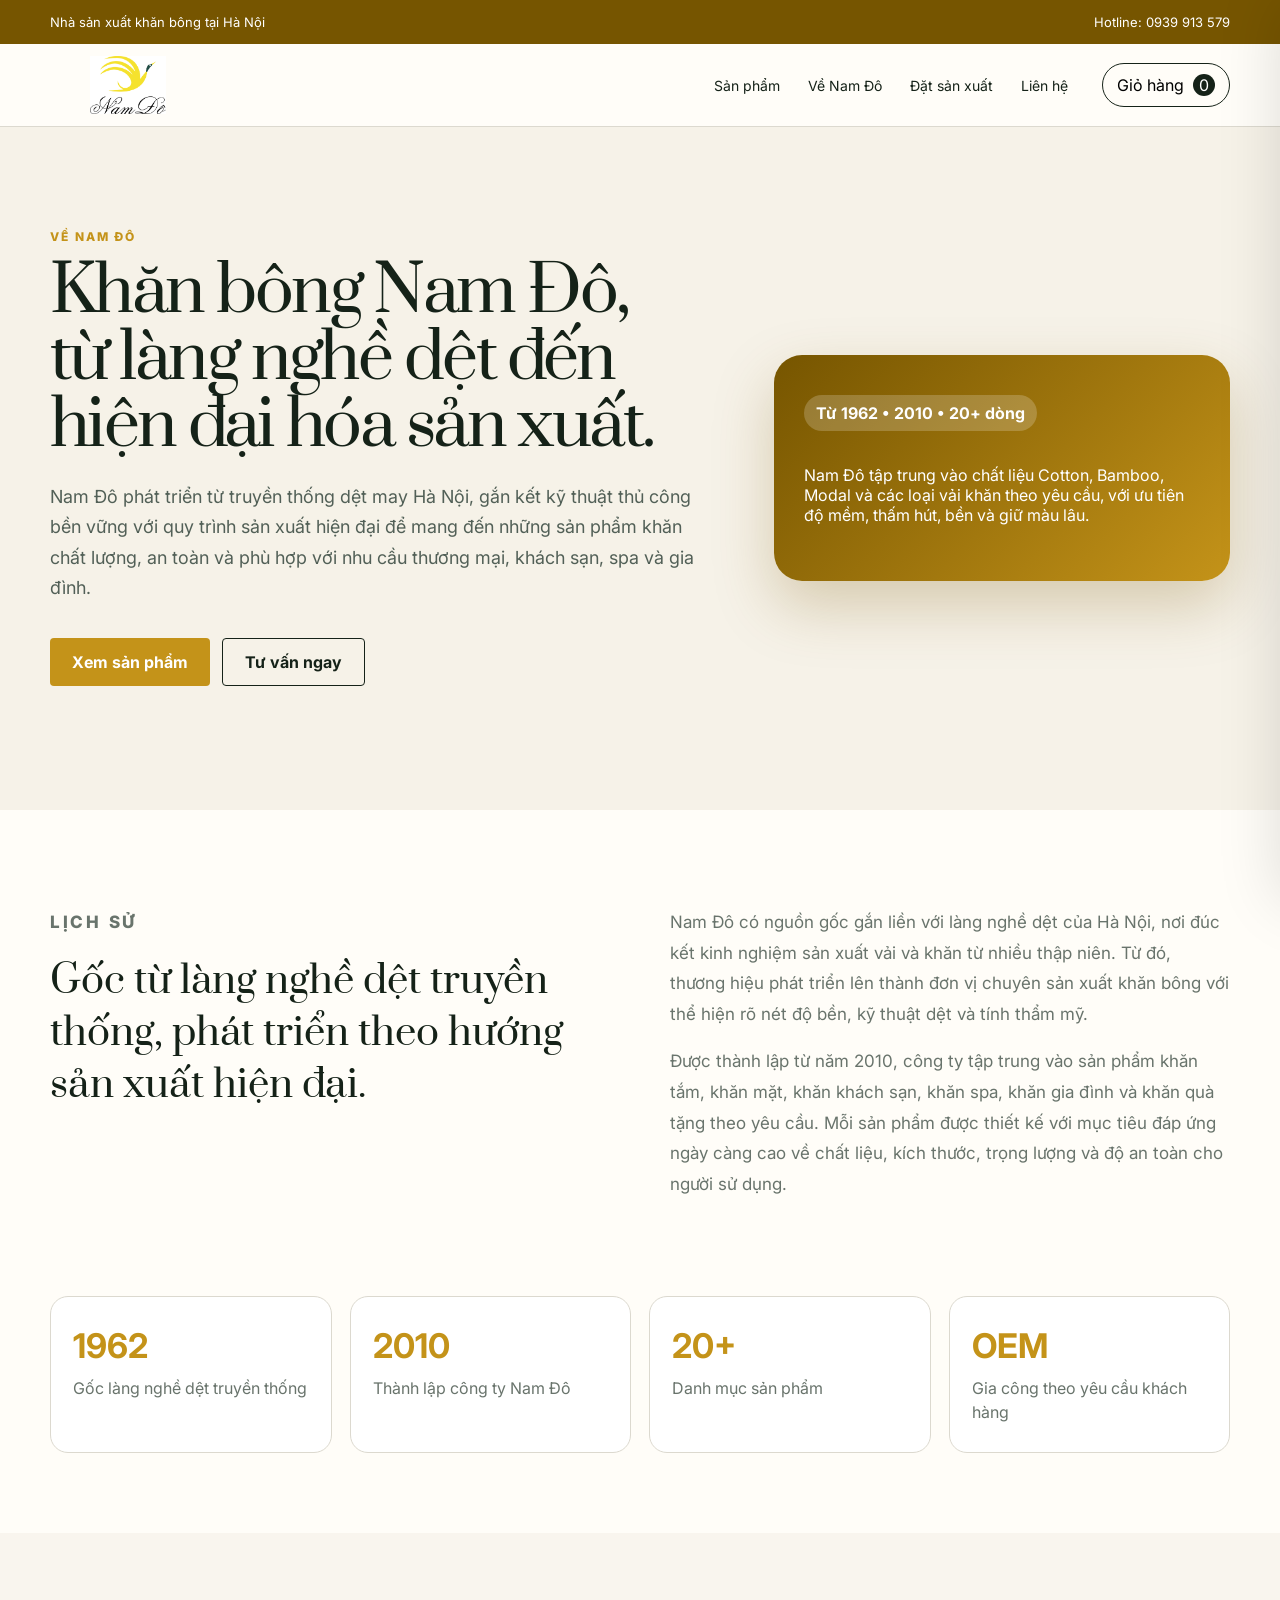
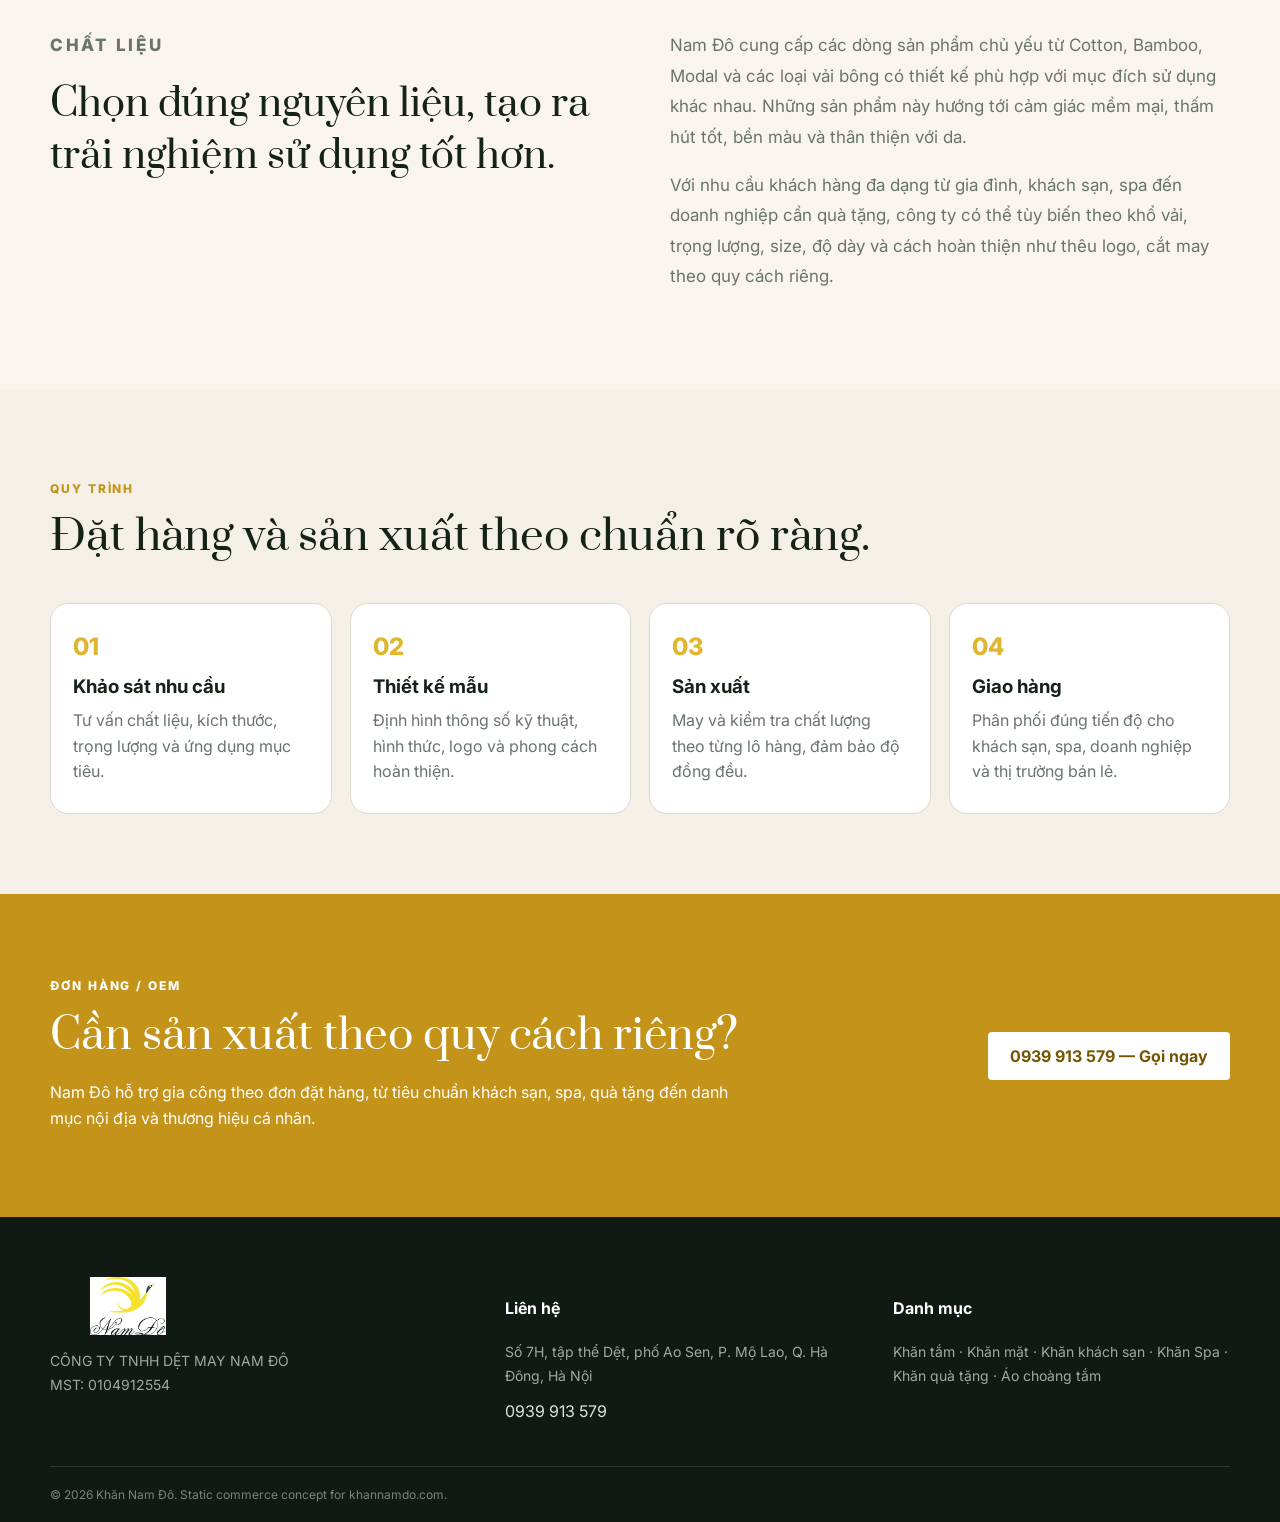
==== commit 7f195a7a: "ok" ====
--- a/about.html
+++ b/about.html
@@ -46,7 +46,7 @@
   <div class="container nav-inner">
     <a class="brand" href="index.html"><span class="brand-logo"><img src="image.png" alt="Khăn Nam Đô"></span></a>
     <button class="menu-btn" aria-label="Mở menu">☰</button>
-    <div class="nav-links"><a href="products.html">Sản phẩm</a><a href="about.html">Về Nam Đô</a><a href="index.html#service">Đặt sản xuất</a><a href="index.html#contact">Liên hệ</a></div>
+    <div class="nav-links"><a href="products.html">Sản phẩm</a><a href="about.html">Về Nam Đô</a><a href="dat-san-xuat.html">Đặt sản xuất</a><a href="index.html#contact">Liên hệ</a></div>
     <button class="cart-btn" aria-label="Giỏ hàng">Giỏ hàng <span id="cartCount">0</span></button>
   </div>
 </nav>
--- a/styles.css
+++ b/styles.css
@@ -1,3 +1,5 @@
+@import url('https://fonts.googleapis.com/css2?family=Prata&family=Inter:wght@400;500;600;700;800&display=swap');
+
 :root {
   --ink: #152218;
   --green: #c49319;
@@ -11,7 +13,7 @@
 
 * { box-sizing: border-box; }
 html { scroll-behavior: smooth; }
-body { margin: 0; font-family: 'Segoe UI', Tahoma, Arial, sans-serif; color: var(--ink); background: var(--paper); }
+body { margin: 0; font-family: 'Inter', 'Segoe UI', Tahoma, Arial, sans-serif; color: var(--ink); background: var(--paper); }
 a { color: inherit; text-decoration: none; }
 button { font: inherit; }
 .container { width: min(1180px, calc(100% - 40px)); margin: auto; }
@@ -31,8 +33,8 @@
 .hero { background: var(--cream); overflow: hidden; }
 .hero-grid { min-height: 680px; display: grid; grid-template-columns: 1.05fr .95fr; align-items: center; gap: 70px; }
 .kicker, .eyebrow { font-size: 12px; letter-spacing: .16em; font-weight: 800; color: var(--green); }
-h1 { font-family: 'Trebuchet MS', 'Segoe UI', Tahoma, Arial, sans-serif; font-size: clamp(54px, 7vw, 92px); line-height: .93; margin: 20px 0 26px; letter-spacing: -.05em; font-weight: 800; text-wrap: balance; }
-h1 em { color: var(--green); font-weight: 700; font-style: normal; }
+h1 { font-family: 'Prata', Georgia, 'Times New Roman', serif; font-size: 58px; line-height: 1.12; margin: 20px 0 26px; letter-spacing: -.04em; font-weight: 400; text-wrap: balance; }
+.gold-line { color: #c89c1e; }
 .lead { font-size: 18px; line-height: 1.7; color: #526057; max-width: 650px; }
 .hero-actions { display: flex; gap: 12px; margin: 34px 0; }
 .btn { display: inline-flex; align-items: center; justify-content: center; min-height: 48px; padding: 0 22px; border-radius: 4px; font-weight: 700; }
@@ -54,7 +56,8 @@
 .categories a:hover { background: var(--green); color: #fff; }
 .products-section { padding: 70px 0 100px; }
 .section-head { display: flex; align-items: end; justify-content: space-between; margin-bottom: 30px; }
-.section-head h2, .story h2, .cta h2, .about-hero h1, .about-section h2 { font-family: 'Trebuchet MS', 'Segoe UI', Tahoma, Arial, sans-serif; font-size: 42px; margin: 8px 0; font-weight: 800; }
+.section-head h2, .story h2, .cta h2, .about-section h2 { font-family: 'Prata', Georgia, 'Times New Roman', serif; font-size: 42px; margin: 8px 0; font-weight: 400; }
+.about-hero h1 { font-family: 'Prata', Georgia, 'Times New Roman', serif; font-size: clamp(42px, 5vw, 72px); line-height: 1.02; margin: 14px 0 22px; font-weight: 400; }
 .filters { display: flex; gap: 8px; }
 .filter { border: 1px solid var(--line); background: #fff; padding: 10px 14px; border-radius: 999px; cursor: pointer; }
 .filter.active { background: var(--ink); color: #fff; }
@@ -126,6 +129,21 @@
 .cta-inner { display: flex; align-items: center; justify-content: space-between; gap: 30px; }
 .cta .kicker { color: #fff; }
 .cta p { max-width: 700px; line-height: 1.6; }
+.contact-strip { background: #f6f2e8; padding: 32px 0 70px; }
+.contact-stack { display: flex; flex-direction: column; align-items: center; gap: 16px; }
+.contact-item { display: inline-flex; align-items: center; justify-content: center; gap: 14px; min-width: 210px; padding: 12px 18px; border-radius: 18px; color: #fff; text-decoration: none; box-shadow: 0 10px 24px rgba(21,34,24,.12); }
+.contact-item.phone { background: #000; }
+.contact-item.zalo { background: #1c8af0; }
+.contact-item.facebook { background: #1f61d1; }
+.contact-icon { display: inline-grid; place-items: center; width: 42px; height: 42px; border-radius: 50%; background: rgba(255,255,255,.18); font-weight: 800; font-size: 24px; line-height: 1; }
+.contact-label { font-size: 15px; font-weight: 700; letter-spacing: .02em; }
+.floating-social { position: fixed; right: 16px; bottom: 86px; display: flex; flex-direction: column; align-items: center; gap: 12px; z-index: 40; }
+.social-link { display: inline-flex; align-items: center; justify-content: center; width: 56px; height: 56px; border-radius: 50%; color: #fff; text-decoration: none; font-weight: 800; box-shadow: 0 10px 18px rgba(0,0,0,.18); }
+.social-phone { background: #55d320; font-size: 18px; }
+.social-phone span { display: inline-flex; align-items: center; justify-content: center; width: 28px; height: 28px; border-radius: 50%; border: 2px solid #fff; font-size: 18px; }
+.social-zalo { background: #1c8af0; font-size: 26px; }
+.social-zalo span { font-size: 13px; font-weight: 500; }
+.social-facebook { background: #1f5fcf; font-size: 28px; }
 footer { background: #101913; color: #dce3de; padding: 60px 0 20px; }
 .footer-grid { display: grid; grid-template-columns: 1.2fr 1fr 1fr; gap: 50px; }
 .footer-brand { color: #fff; }
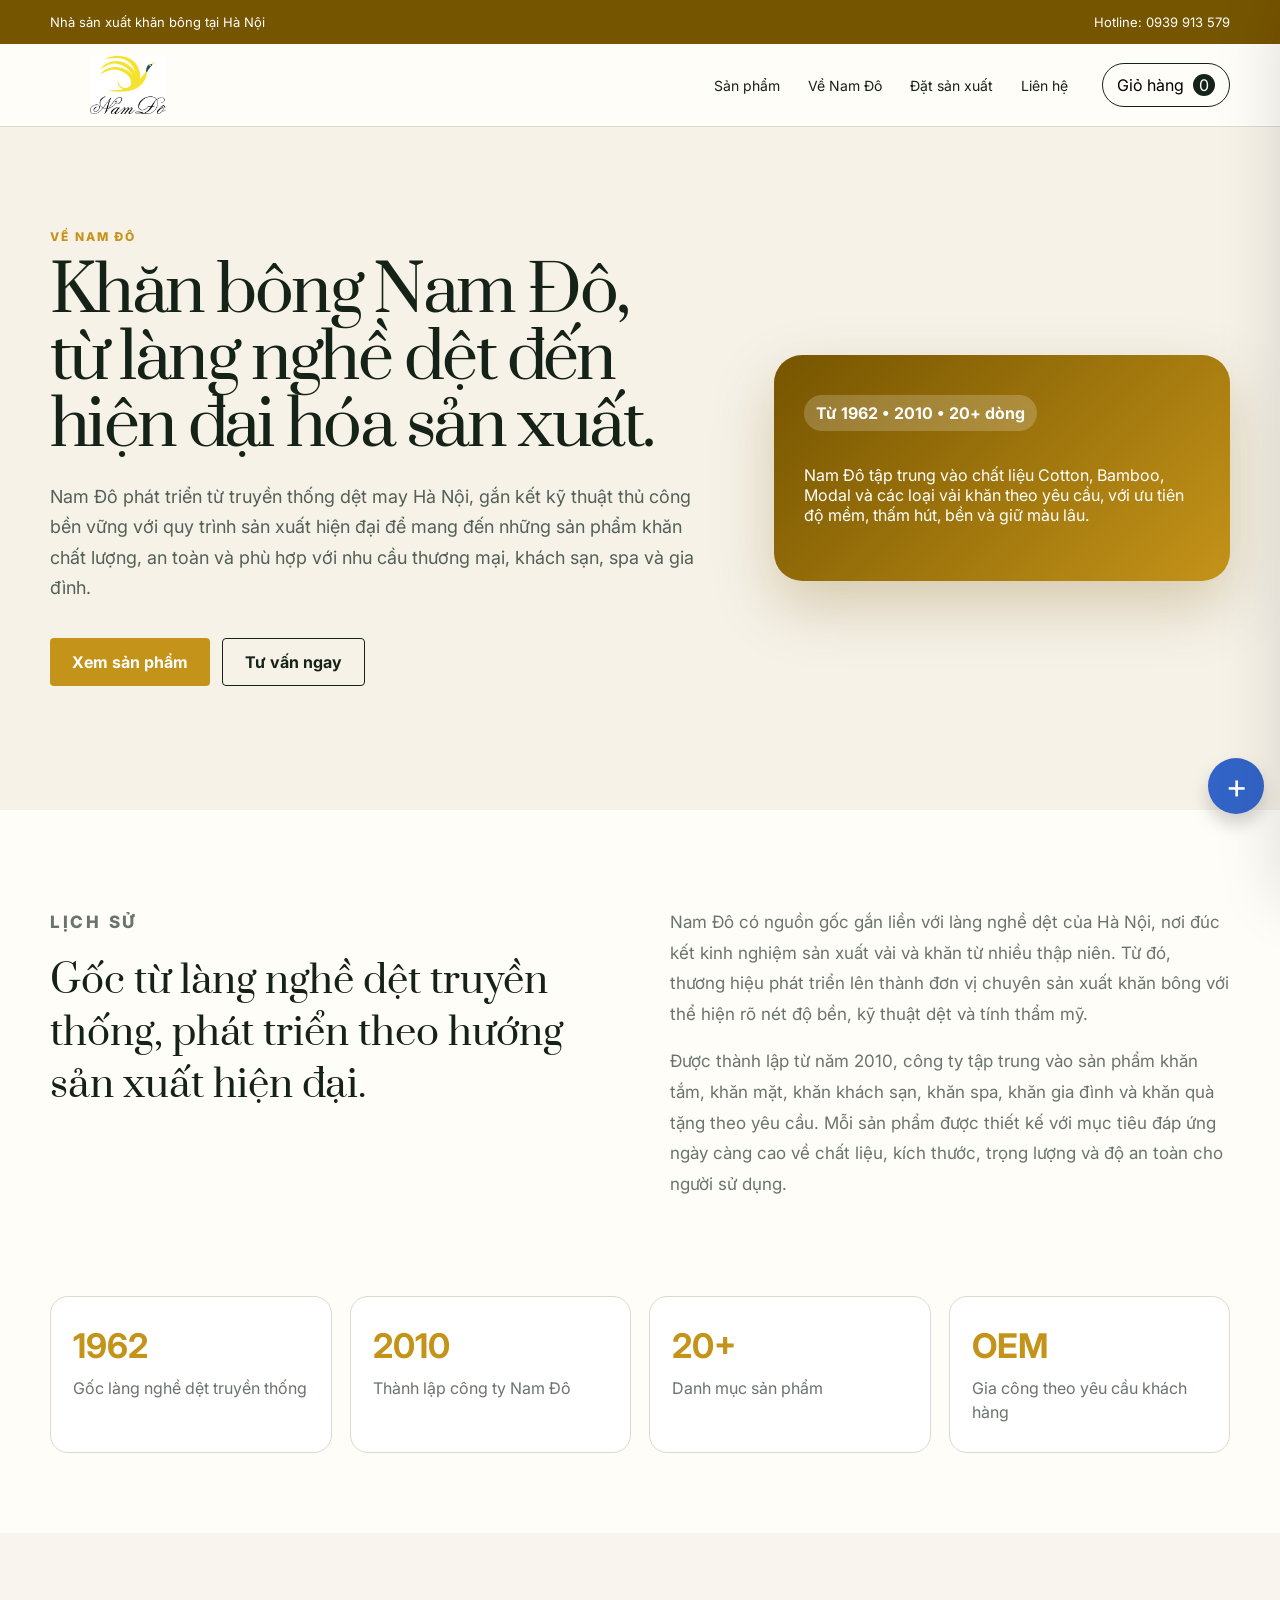
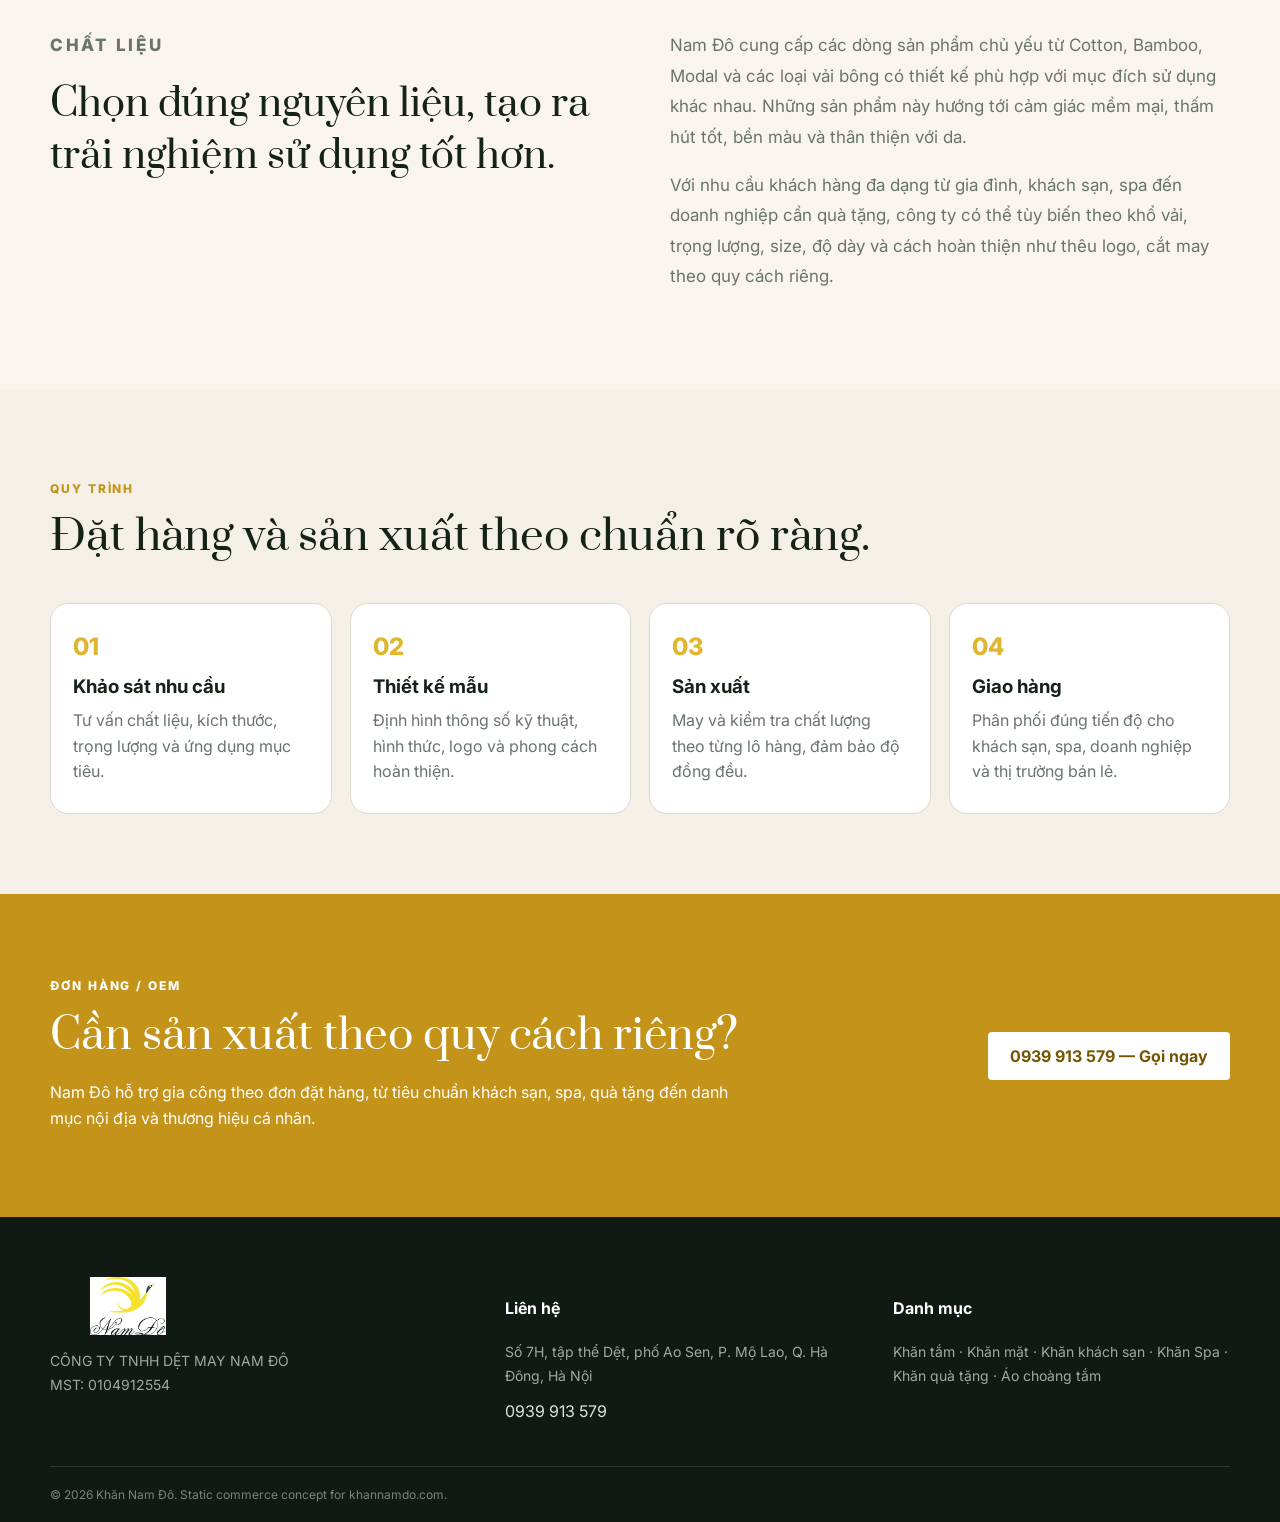
==== commit 42e882e5: "ok" ====
--- a/about.html
+++ b/about.html
@@ -131,6 +131,15 @@
 </section>
 </main>
 
+<div class="floating-social" aria-label="Liên hệ nhanh">
+  <div class="floating-social-links" id="floatingSocialLinks" hidden>
+  <a class="social-link social-facebook" href="https://facebook.com" target="_blank" rel="noreferrer" aria-label="Facebook"><span>f</span></a>
+  <a class="social-link social-zalo" href="https://zalo.me/0939913579" target="_blank" rel="noreferrer" aria-label="Zalo"><span>Zalo</span></a>
+  <a class="social-link social-phone" href="tel:0939913579" aria-label="Gọi điện thoại"><span>☎</span></a>
+  </div>
+  <button class="social-toggle" type="button" aria-label="Mở thông tin liên hệ" aria-controls="floatingSocialLinks" aria-expanded="false"><span>+</span></button>
+</div>
+
 <footer id="contact"><div class="container footer-grid">
  <div><a class="brand footer-brand" href="index.html"><span class="brand-logo"><img src="image.png" alt="Khăn Nam Đô"></span></a><p>CÔNG TY TNHH DỆT MAY NAM ĐÔ<br>MST: 0104912554</p></div>
  <div><h4>Liên hệ</h4><p>Số 7H, tập thể Dệt, phố Ao Sen, P. Mộ Lao, Q. Hà Đông, Hà Nội</p><a href="tel:0939913579">0939 913 579</a></div>
--- a/styles.css
+++ b/styles.css
@@ -138,12 +138,26 @@
 .contact-icon { display: inline-grid; place-items: center; width: 42px; height: 42px; border-radius: 50%; background: rgba(255,255,255,.18); font-weight: 800; font-size: 24px; line-height: 1; }
 .contact-label { font-size: 15px; font-weight: 700; letter-spacing: .02em; }
 .floating-social { position: fixed; right: 16px; bottom: 86px; display: flex; flex-direction: column; align-items: center; gap: 12px; z-index: 40; }
+.floating-social-links { display: flex; flex-direction: column; align-items: center; gap: 12px; }
+.floating-social-links[hidden] { display: none; }
+.floating-social-links:not([hidden]) .social-link { animation: social-pop-out .18s ease-out both; }
+.floating-social-links:not([hidden]) .social-link:nth-child(1) { --social-origin-y: 204px; animation-delay: .09s; }
+.floating-social-links:not([hidden]) .social-link:nth-child(2) { --social-origin-y: 136px; animation-delay: .045s; }
+.floating-social-links:not([hidden]) .social-link:nth-child(3) { --social-origin-y: 68px; animation-delay: 0s; }
+.floating-social-links.is-closing .social-link { animation: social-pop-in .18s ease-in both; }
+.floating-social-links.is-closing .social-link:nth-child(1) { animation-delay: 0s; }
+.floating-social-links.is-closing .social-link:nth-child(2) { animation-delay: .045s; }
+.floating-social-links.is-closing .social-link:nth-child(3) { animation-delay: .09s; }
+@keyframes social-pop-out { from { opacity: 0; transform: translateY(var(--social-origin-y)) scale(.35); } to { opacity: 1; transform: translateY(0) scale(1); } }
+@keyframes social-pop-in { from { opacity: 1; transform: translateY(0) scale(1); } to { opacity: 0; transform: translateY(var(--social-origin-y)) scale(.35); } }
+@media (prefers-reduced-motion: reduce) { .floating-social-links:not([hidden]) .social-link { animation: none; } }
 .social-link { display: inline-flex; align-items: center; justify-content: center; width: 56px; height: 56px; border-radius: 50%; color: #fff; text-decoration: none; font-weight: 800; box-shadow: 0 10px 18px rgba(0,0,0,.18); }
 .social-phone { background: #55d320; font-size: 18px; }
 .social-phone span { display: inline-flex; align-items: center; justify-content: center; width: 28px; height: 28px; border-radius: 50%; border: 2px solid #fff; font-size: 18px; }
 .social-zalo { background: #1c8af0; font-size: 26px; }
 .social-zalo span { font-size: 13px; font-weight: 500; }
 .social-facebook { background: #1f5fcf; font-size: 28px; }
+.social-toggle { display: inline-flex; align-items: center; justify-content: center; width: 56px; height: 56px; border: 0; border-radius: 50%; background: #3264c7; color: #fff; font-size: 34px; line-height: 1; box-shadow: 0 10px 18px rgba(0,0,0,.18); cursor: pointer; }
 footer { background: #101913; color: #dce3de; padding: 60px 0 20px; }
 .footer-grid { display: grid; grid-template-columns: 1.2fr 1fr 1fr; gap: 50px; }
 .footer-brand { color: #fff; }
